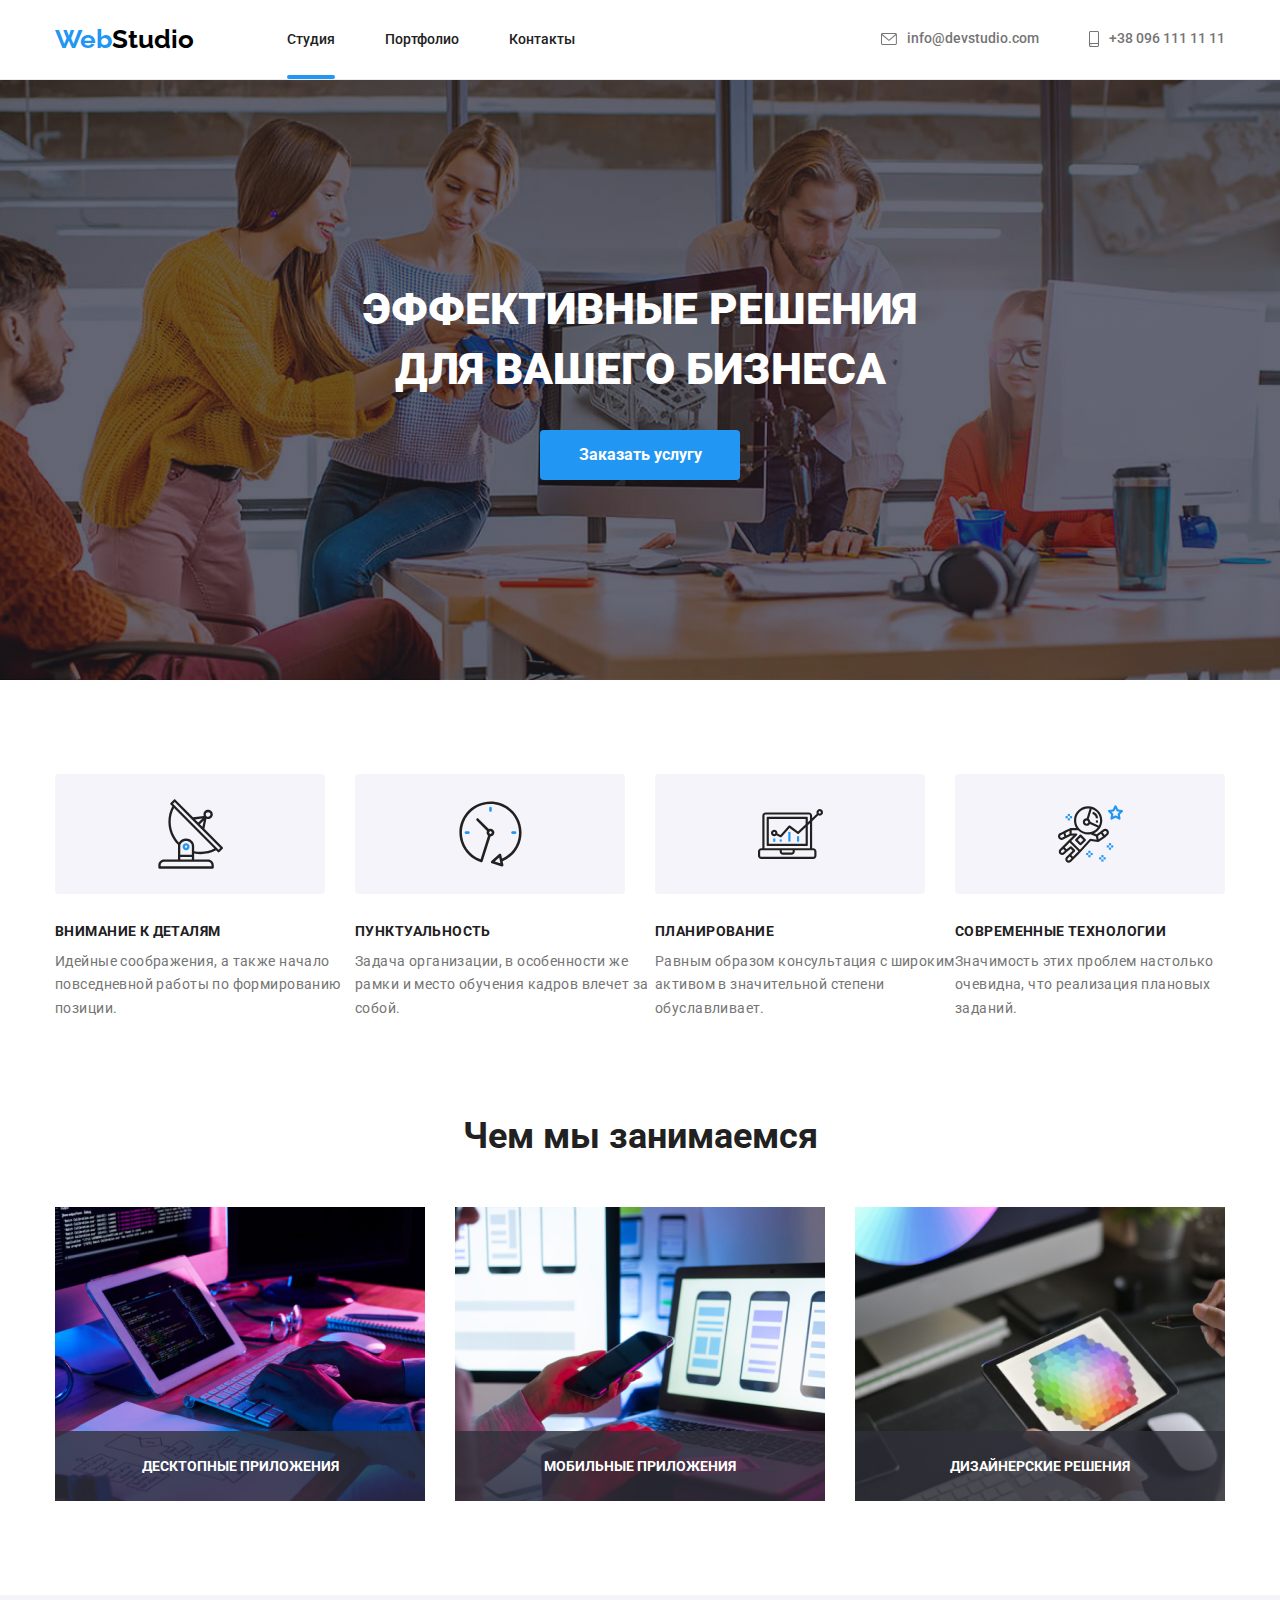
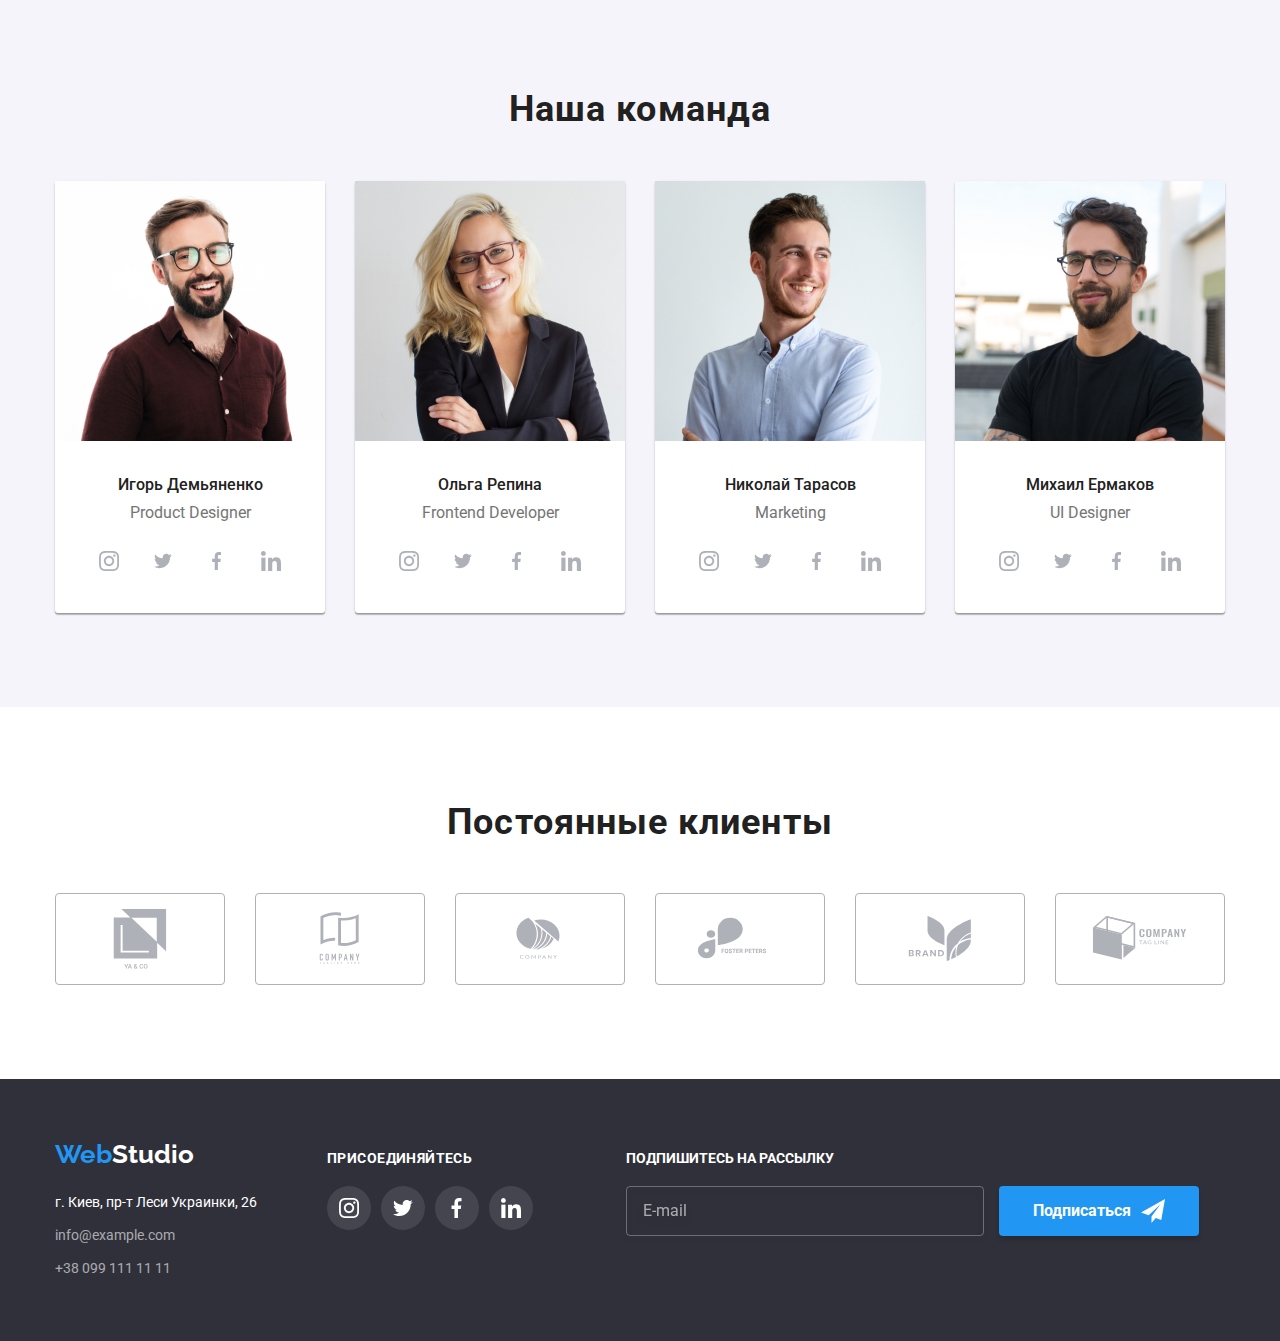
==== index.html @ 5aa9ffed "основа" ====
<!DOCTYPE html>
<html lang="en">
<head>
<meta charset="UTF-8">
<meta http-equiv="X-UA-Compatible" content="IE=edge">
<meta name="viewport" content="width=device-width, initial-scale=1.0">
<title>Document</title>
<link rel="preconnect" href="https://fonts.googleapis.com">
<link rel="preconnect" href="https://fonts.gstatic.com" crossorigin>
<link href="https://fonts.googleapis.com/css2?family=Raleway:wght@700&family=Roboto:wght@400;500;700;900&display=swap"
    rel="stylesheet">
<link rel="stylesheet" href="./css/modern-normalize.css">
<link rel="stylesheet" href="css/styles.css">
<link rel="stylesheet" href="./css/main.min.css">
</head>
<body>
    <header class="header">
        <div class="container">
        <nav class="header__nav">
        <a href="./index.html" class="header__logo">Web<span class="header__logo-black">Studio</span></a>
        <ul class="header-nav">
            <li class="header-nav__items"><a href="./index.html" class="header-nav__link current">Студия</a></li>
            <li class="header-nav__items"><a href="./portfolio.html" class="header-nav__link">Портфолио</a></li>
            <li class="header-nav__items"><a href="" class="header-nav__link">Контакты</a></li>
        </ul>
        <ul class="site-contacts">
            <li class="site-contacts__items">
                <a href="mailto:info@devstudio.com" class="site-contacts__link ">
                <svg class="site-contacts__icons" width="16px" height="12px">
                <use href="images/icons.svg#icon-envelope"></use>
                </svg>
                info@devstudio.com</a>
            </li>
            <li class="items">
                <a href="tel:+380961111111" class="site-contacts__link"">
                <svg class="site-contacts__icons" width="10px" height="16px">
                <use href="images/icons.svg#icon-smartphone"></use>
                </svg>
                +38 096 111 11 11</a>
            </li>
        </ul>
        </div>
    </header>
    <main>
    <section class="hero">
        <div class="container">
        <h1>Эффективные решения <br> для вашего бизнеса</h1>
        <button type="button" class="hero__buttons" data-modal-open>Заказать услугу</button>
    </div>
    </section> 
    <section class="section-advantage">
        <div class="container">
            <ul class="advantage">
                <li class="list">
                    <div class="advantage__logo-item">
                        <svg width="65px" height="70px">
                            <use href="./images/icons.svg#icon-group">
                            </use>
                        </svg>
                    </div>
                    <h3 class="advantage__meaning">Внимание к деталям</h3>
                    <p class="advantage__example">Идейные соображения, а также начало повседневной работы по формированию
                        позиции.</p>
                </li>
                <li class="list">
                    <div class="advantage__logo-item">
                        <svg width="65px" height="70px">
                            <use href="./images/icons.svg#icon-clock">
                            </use>
                        </svg>
                    </div>
                    <h3 class="advantage__meaning">Пунктуальность</h3>
                    <p class="advantage__example">Задача организации, в особенности же рамки и место обучения кадров влечет
                        за собой.</p>
                </li>
                <li class="list">
                    <div class="advantage__logo-item">
                        <svg width="65px" height="70px">
                            <use href="./images/icons.svg#icon-diagram">
                            </use>
                        </svg>
                    </div>
                    <h3 class="advantage__meaning">Планирование</h3>
                    <p class="advantage__example">Равным образом консультация с широким активом в значительной степени
                        обуславливает.</p>
                </li>
                <li class="list">
                    <div class="advantage__logo-item">
                        <svg width="65px" height="70px">
                            <use href="./images/icons.svg#icon-astronaut">
                            </use>
                        </svg>
                    </div>
                    <h3 class="advantage__meaning">Современные технологии</h3>
                    <p class="advantage__example">Значимость этих проблем настолько очевидна, что реализация плановых
                        заданий.</p>
                </li>
            </ul>
        </div>
    
    </section>
    <section class="section-line">
        <div class="container">
    <h2>Чем мы занимаемся</h2>
    <ul class="section-line__line">
    <li class="section-line__list">
        <img src="./images/computer.jpg" alt="работа на ПК" width="370">
    <p class="section-line__text">ДЕСКТОПНЫЕ ПРИЛОЖЕНИЯ</p>
    </li>
    <li class="section-line__list">
        <img src="./images/phone.jpg" alt="приложение для смартфона" width="370">
    <p class="section-line__text">МОБИЛЬНЫЕ ПРИЛОЖЕНИЯ</p>
    </li>
    <li class="section-line__list">
        <img src="./images/ipad.jpg" alt="выбор цвета на планшете" width="370">
    <p class="section-line__text">ДИЗАЙНЕРСКИЕ РЕШЕНИЯ</p>
    </li>
    </ul>
    </div>
    </section>
    <section class="section-employee">
        <div class="container">
        <h2>Наша команда</h2>
        <ul class="section-employee__line">
            <li class="section-employee__list">
                <img src="./images/igor.jpg" alt="фото Игоря" width="270">
                <div class="employee">
                <h3 class="section-employee__name">Игорь Демьяненко</h3>
                <p class="section-employee__department">Product Designer</p>
                <ul class="section-employe__logo-list">
                    <li class="section-employee__logo-item">
                        <a href="" class="section-employee__logo-link">
                            <svg class="section-employee__logo-icon" width="20px" height="20px">
                                <use href="images/icons.svg#icon-instagram"></use>
                            </svg>
                        </a>
                    </li>
                    <li class="section-employee__logo-item">
                        <a href="" class="section-employee__logo-link">
                            <svg class="section-employee__logo-icon" width="20px" height="16px">
                                <use href="images/icons.svg#icon-twitter"></use>
                            </svg>
                        </a>
                    </li>
                    <li class="section-employee__logo-item">
                        <a href="" class="section-employee__logo-link">
                            <svg class="section-employee__logo-icon" width="10px" height="20px">
                                <use href="images/icons.svg#icon-facebook"></use>
                            </svg>
                        </a>
                    </li>
                    <li class="section-employee__logo-item">
                        <a href="" class="section-employee__logo-link">
                            <svg class="section-employee__logo-icon" width="20px" height="20px">
                                <use href="images/icons.svg#icon-linkedin"></use>
                            </svg>
                        </a>
                    </li>
                </ul>
                </div>
            </li>
            <li class="section-employee__list"> 
                <img src="./images/olga.jpg" alt="фото Ольги" width="270">
                <div class="employee">
                <h3 class="section-employee__name">Ольга Репина</h3>
                <p class="section-employee__department">Frontend Developer</p>
                <ul class="section-employe__logo-list">
                    <li class="section-employee__logo-item">
                        <a href="" class="section-employee__logo-link">
                            <svg class="section-employee__logo-icon" width="20px" height="20px">
                                <use href="images/icons.svg#icon-instagram"></use>
                            </svg>
                        </a>
                    </li>
                    <li class="section-employee__logo-item">
                        <a href="" class="section-employee__logo-link">
                            <svg class="section-employee__logo-icon" width="20px" height="16px">
                                <use href="images/icons.svg#icon-twitter"></use>
                            </svg>
                        </a>
                    </li>
                    <li class="section-employee__logo-item">
                        <a href="" class="section-employee__logo-link">
                            <svg class="section-employee__logo-icon" width="10px" height="20px">
                                <use href="images/icons.svg#icon-facebook"></use>
                            </svg>
                        </a>
                    </li>
                    <li class="section-employee__logo-item">
                        <a href="" class="section-employee__logo-link">
                            <svg class="section-employee__logo-icon" width="20px" height="20px">
                                <use href="images/icons.svg#icon-linkedin"></use>
                            </svg>
                        </a>
                    </li>
                </ul>
            </div>
            </li>
            <li class="section-employee__list">
                <img src="./images/nikolay.jpg" alt="фото Николая" width="270">
                <div class="employee">
                <h3 class="section-employee__name">Николай Тарасов</h3>
                <p class="section-employee__department">Marketing</p>
                <ul class="section-employe__logo-list">
                    <li class="section-employee__logo-item">
                        <a href="" class="section-employee__logo-link">
                            <svg class="section-employee__logo-icon" width="20px" height="20px">
                                <use href="images/icons.svg#icon-instagram"></use>
                            </svg>
                        </a>
                    </li>
                    <li class="section-employee__logo-item">
                        <a href="" class="section-employee__logo-link">
                            <svg class="section-employee__logo-icon" width="20px" height="16px">
                                <use href="images/icons.svg#icon-twitter"></use>
                            </svg>
                        </a>
                    </li>
                    <li class="section-employee__logo-item">
                        <a href="" class="section-employee__logo-link">
                            <svg class="section-employee__logo-icon" width="10px" height="20px">
                                <use href="images/icons.svg#icon-facebook"></use>
                            </svg>
                        </a>
                    </li>
                    <li class="section-employee__logo-item">
                        <a href="" class="section-employee__logo-link">
                            <svg class="section-employee__logo-icon" width="20px" height="20px">
                                <use href="images/icons.svg#icon-linkedin"></use>
                            </svg>
                        </a>
                    </li>
                </ul>
            </div>
            </li>
            <li class="section-employee__list">
                <img src="./images/mihail.jpg" alt="фото Михаила" width="270">
                <div class="employee">
                <h3 class="section-employee__name">Михаил Ермаков</h3>
                <p class="section-employee__department">UI Designer</p>
                <ul class="section-employe__logo-list">
                    <li class="section-employee__logo-item">
                        <a href="" class="section-employee__logo-link">
                            <svg class="section-employee__logo-icon" width="20px" height="20px">
                                <use href="images/icons.svg#icon-instagram"></use>
                            </svg>
                        </a>
                    </li>
                    <li class="section-employee__logo-item">
                        <a href="" class="section-employee__logo-link">
                            <svg class="section-employee__logo-icon" width="20px" height="16px">
                                <use href="images/icons.svg#icon-twitter"></use>
                            </svg>
                        </a>
                    </li>
                    <li class="section-employee__logo-item">
                        <a href="" class="section-employee__logo-link">
                            <svg class="section-employee__logo-icon" width="10px" height="20px">
                                <use href="images/icons.svg#icon-facebook"></use>
                            </svg>
                        </a>
                    </li>
                    <li class="section-employee__logo-item">
                        <a href="" class="section-employee__logo-link">
                            <svg class="section-employee__logo-icon" width="20px" height="20px">
                                <use href="images/icons.svg#icon-linkedin"></use>
                            </svg>
                        </a>
                    </li>
                </ul>
            </div>
            </li>
        </ul>
        </div>
    </section>
    <section class="company"> 
        <div class="container">
            <h2 class="company__name">
                Постоянные клиенты
            </h2>
            <ul class="company__logo-list">
                <li class="company__logo-item">
                    <a href="" class="company__logo-link">
                        <svg class="company__logo-icon" width="106px" height="60px">
                            <use href="images/icons.svg#icon-union"></use>
                        </svg>
                    </a>
                </li>
                <li class="company__logo-item">
                    <a href="" class="company__logo-link">
                        <svg class="company__logo-icon" width="106px" height="60px">
                            <use href="images/icons.svg#icon-company"></use>
                        </svg>
                    </a>
                </li>
                <li class="company__logo-item">
                    <a href="" class="company__logo-link">
                        <svg class="company__logo-icon" width="106px" height="60px">
                            <use href="images/icons.svg#icon-orange"></use>
                        </svg>
                    </a>
                </li>
                <li class="company__logo-item">
                    <a href="" class="company__logo-link">
                        <svg class="company__logo-icon" width="106px" height="60px">
                            <use href="images/icons.svg#icon-foster"></use>
                        </svg>
                    </a>
                </li>
                <li class="company__logo-item">
                    <a href="" class="company__logo-link">
                        <svg class="company__logo-icon" width="106px" height="60px">
                            <use href="images/icons.svg#icon-brand"></use>
                        </svg>
                    </a> 
                </li>
                <li class="company__logo-item">
                    <a href="" class="company__logo-link">
                        <svg class="company__logo-icon" width="106px" height="60px">
                            <use href="images/icons.svg#icon-tag"></use>
                        </svg>
                    </a>
                </li>
            </ul>
        </div>     
    </section>
    </main>
    <footer class="footer-section">
        <div class="container">
            <ul class="footer-section__nav">
                <li>
                    <a href="./index.html" class="footer-section__logo">Web<span class="footer-section__logo-white">Studio</span></a>
                    <p>г. Киев, пр-т Леси Украинки, 26</p>
                    <ul>
                        <li class="footer-section__link"><a href="mailto:info@example.com" class="footer-section__text">info@example.com</a></li>
                        <li class="footer-section__link"><a href="tel:+380991111111" class="footer-section__text">+38 099 111 11 11</a></li>
                    </ul>
                </li>
                <li class="conecting-list">
                    <h3>ПРИСОЕДИНЯЙТЕСЬ</h3>
                    <ul class="footer-logo">
                        <li class="footer-logo__item">
                            <a href="" class="footer-logo__link">
                                <svg class="footer-logo__icon" width="20px" height="20px">
                                    <use href="images/icons.svg#icon-instagram"></use>
                                </svg>
                            </a>
                        </li>
                        <li class="footer-logo__item">
                            <a href="" class="footer-logo__link">
                                <svg class="footer-logo__icon" width="20px" height="20px">
                                    <use href="images/icons.svg#icon-twitter"></use>
                                </svg>
                            </a>
                        </li>
                        <li class="footer-logo__item">
                            <a href="" class="footer-logo__link">
                                <svg class="footer-logo__icon" width="20px" height="20px">
                                    <use href="images/icons.svg#icon-facebook"></use>
                                </svg>
                            </a>
                        </li>
                        <li class="footer-logo__item">
                            <a href="" class="footer-logo__link">
                                <svg class="footer-logo__icon" width="20px" height="20px">
                                    <use href="images/icons.svg#icon-linkedin"></use>
                                </svg>
                            </a>
                        </li>
                    </ul>
                </li>
                <li class="online-form">
                    <h3 class="online-form__text">ПОДПИШИТЕСЬ НА РАССЫЛКУ</h3>
                    <form action="#">
                        <input type="mail" name="online-mail" class="online-form__input" placeholder="E-mail">
                        <button type="submit" class="online-form__btn">Подписаться <svg class="online-form__logo" width="24px"
                                height="24px">
                                <use href="images/icons.svg#icon-icon-send"></use>
                            </svg></button>
                    </form>
                </li>
            </ul>
        </div>
    </footer>
<div class="backdrop is-hidden" data-modal>
    <div class="modal">
        <button type="modal-button" class="modal-close" data-modal-close>
            <svg class="modal-button-close" width="11px" height="11px">
                <use href="images/icons.svg#icon-close"></use>
            </svg> 
        </button>
        <p class="modal-title">Оставьте свои данные, мы вам перезвоним</p>
        <form action="#" class="modal-form">
            <div class="modal-for-field">
                <label for="user-name" class="modal-form-text">Имя</label>
                <div class="modal-input-wrap">
                    <input type="text" name="user-name" class="modal-input" required id="user-name" />
                    <svg class="input-icon" width="12" height="12">
                        <use href="./images/icons.svg#icon-person">
                        </use>
                    </svg>
                </div>
            </div>
            <div class="modal-for-field">
            <label for="user-tel" class="modal-form-text">Телефон</label>
            <div class="modal-input-wrap">
            <input 
                type="tel" 
                name="user-tel" 
                class="modal-input" 
                required
                id="user-tel"/>
                <svg class="input-icon" width="13" height="13">
                    <use href="./images/icons.svg#icon-phone">
                    </use>
                </svg>
                </div>
            </div>
            <div class="modal-for-field">   
            <label for="user-mail" class="modal-form-text">Почта</label>
                <div class="modal-input-wrap">
            <input 
                type="email" 
                name="user-mail" 
                class="modal-input" 
                id="user-mail"
                />
                <svg class="input-icon" width="15" height="12">
                    <use href="./images/icons.svg#icon-mail">
                    </use>
                </svg>
                </div>
            </div>
                <label for="user-text" class="modal-form-text">Комментарий</label>
                <textarea 
                name="user-text" 
                id="user-text"
                class="modal-text"
                placeholder="Введите текст"
                ></textarea>
            <fieldset class="sub-box">
                <input type="checkbox"name="policy" id="modal-check" class="modal-check visually-hidden"> 
                <label for="modal-check" class="modal-check-text">
                    <span>
                        <svg class="icon-check" width="14" height="11">
                            <use href="images/icons.svg#icon-vector"></use>
                        </svg>
                    </span>Соглашаюсь с рассылкой и принимаю <a href="" class="checkbox-link">Условия договора</a></label>
            </fieldset>
            <button type="submit" class="modal-submit-button">Отправить</button>
            
        </form>
    </div>
</div>   
<script src="./js/modal.js"></script>
</body>
</html>
---- css/styles.css ----
/* основной цвет текста #757575 */
/* вторичный цвет текста #212121 */
/* текст с прозрачностью rgba(255, 255, 255, 0.6)*/
/* белый #FFFFFF */
/* акцент #2196F3 */

/* logo */

/*footer-section */

/* hero */
/* .hero {
  background-color: #2f303a;
  background-image: linear-gradient(
      rgba(47, 48, 58, 0.4),
      rgba(47, 48, 58, 0.4)
    ),
    url(../images/hero.jpg);
  background-repeat: no-repeat;
  background-position: center;
  text-align: center;
  padding-top: 200px;
  padding-bottom: 200px;
  max-width: 1600px;
  margin: 0 auto;
}

.hero h1 {
  font-weight: 900;
  font-size: 44px;
  line-height: 1.36;
  color: var(--white-collor);
  text-transform: uppercase;
  margin-bottom: 30px;
}
.hero .buttons {
  font-family: roboto, sans-serif;
  font-weight: bold;
  font-size: 16px;
  line-height: 1.87;
  width: 200px;
  height: 50px;
  border-radius: 4px;
  border: none;
  color: var(--white-collor);
  background: #2196f3;
} */
/* section-line */


/* section-line */
}

/* portfolio buttons  */
/* .section-portfolio {
  padding-top: 94px;
  padding-bottom: 94px;
} */






.dell {
  display: none;
  font-size: 0;
}
---- css/main.min.css ----
.is-hidden{visibility:hidden;opacity:0;pointer-events:none}.visually-hidden{visibility:hidden}.dell{display:none;font-size:0}:root{--primary-text-collor: #757575;--title-text-collor: #212121;--accent-collor: #2196f3;--white-collor: #ffffff}.container{width:1200px;padding-right:15px;padding-left:15px;margin:0 auto}body{background-color:var(--white-collor);color:var(--primary-text-collor);font-family:roboto, sans-serif}.content-line{display:flex;flex-wrap:wrap}h1,h2,h3,h4,h5,h6,p{margin:0}ul{margin:0;padding:0}li{list-style-type:none}a{text-decoration:none}.header{padding-top:24px;padding-bottom:24px;border-bottom:1px solid #ececec}.header__nav{display:flex;align-items:center}.header__logo{font-family:raleway;font-weight:bold;font-size:26px;line-height:1.19;color:#2196f3}.header__logo .header__logo-black{color:#000000}.header-nav{margin-left:93px;display:flex;align-items:center}.header-nav a{color:var(--title-text-collor);font-weight:500;font-size:14px;line-height:1.14}.header-nav .header-nav__link{color:var(--title-text-collor);position:relative;transition:color 250ms linear}.header-nav .header-nav__link:hover,.header-nav .header-nav__link:focus{color:#2196f3}.header-nav .header-nav__items{margin-right:50px}.header-nav .header-nav__items:last-child{margin-right:0}.current::after{content:'';width:100%;height:4px;background-color:#2196f3;border-radius:4px;position:absolute;bottom:-32px;left:0}.site-contacts{display:flex;margin-left:auto}.site-contacts .site-contacts__items{margin-right:50px}.site-contacts .site-contacts__items:last-child{margin-right:0}.site-contacts__link{color:var(--primary-text-collor);font-weight:500;font-size:14px;line-height:1.14;display:flex;justify-content:center;align-items:center;transition:color 250ms linear}.site-contacts__link:focus,.site-contacts__link:hover{color:#2196f3}.site-contacts__link:focus .site-contacts__icons,.site-contacts__link:hover .site-contacts__icons{fill:#2196f3}.site-contacts__icons{margin-right:10px;fill:var(--primary-text-collor)}.footer-section{font-size:14px;line-height:1.71;color:var(--white-collor);background-color:#2f303a;padding-top:60px;padding-bottom:60px}.footer-section p{margin-top:20px}.footer-section .footer-section__link{margin-top:9px;transition:color 250ms linear, background-color 250ms linear}.footer-section .footer-section__text{color:rgba(255,255,255,0.6)}.footer-section .footer-section__text:hover,.footer-section .footer-section__text:focus{color:#2196f3}.footer-section__logo{font-family:raleway;font-weight:bold;font-size:26px;line-height:1.19;color:#2196f3}.footer-section__logo .footer-section__logo-white{color:#ffffff}.footer-logo{display:flex;justify-content:center}.footer-logo__item{display:flex;align-items:center;justify-content:center;width:44px;height:44px}.footer-logo__item:not(:last-child){margin-right:10px}.footer-logo__link{width:100%;height:100%;border-radius:50%;display:flex;align-items:center;justify-content:center;background-color:rgba(255,255,255,0.1);transition:background-color 250ms linear, fill 250ms linear}.footer-logo__link:hover,.footer-logo__link:focus{background-color:#2196f3}.footer-logo__link:hover .footer-logo__icon,.footer-logo__link:focus .footer-logo__icon{fill:#fff;background-color:#2196f3}.footer-logo__icon{fill:#fff;transition:background-color 2500ms linear}.footer-section__nav{display:flex;align-items:baseline}.conecting-list{margin-left:70px}.conecting-list h3{font-family:Roboto;font-size:14px;font-style:normal;font-weight:700;line-height:16px;letter-spacing:0.03em;text-align:left;margin-bottom:20px}.online-form__input{width:358px;height:50px;padding-left:16px;background-color:transparent;border:1px solid rgba(255,255,255,0.3);box-sizing:border-box;filter:drop-shadow(0px 4px 4px rgba(0,0,0,0.15));border-radius:4px;color:rgba(255,255,255,0.6)}.online-form__input::placeholder{color:rgba(255,255,255,0.6);font-size:16px;line-height:20px}.online-form__text{margin-bottom:20px;font-size:14px;line-height:16px}.online-form{margin-left:93px}.online-form__btn{background:#2196f3;box-shadow:0px 4px 4px rgba(0,0,0,0.15);border-radius:4px;width:200px;height:50px;margin-left:12px;border:none;font-size:16px;line-height:30px;color:#fff;font-weight:bold;display:inline-flex;justify-content:center;align-items:center}.online-form__logo{margin-left:10px}.hero{background-color:#2f303a;background-image:linear-gradient(rgba(47,48,58,0.4), rgba(47,48,58,0.4)),url(../images/hero.jpg);background-repeat:no-repeat;background-position:center;text-align:center;padding-top:200px;padding-bottom:200px;max-width:1600px;margin:0 auto}h1{font-weight:900;font-size:44px;line-height:1.36;color:var(--white-collor);text-transform:uppercase;margin-bottom:30px}.hero__buttons{font-family:roboto, sans-serif;font-weight:bold;font-size:16px;line-height:1.87;width:200px;height:50px;border-radius:4px;border:none;color:var(--white-collor);background:#2196f3}.section-advantage{padding-top:94px;padding-bottom:94px}.advantage{display:flex}.advantage .advantage__list{width:270px}.advantage .advantage__list:not(:last-child){margin-right:30px}.advantage .advantage__meaning{font-weight:bold;font-size:14px;line-height:1.14;letter-spacing:0.03em;text-transform:uppercase;color:var(--title-text-collor);margin-bottom:10px}.advantage .advantage__example{font-size:14px;line-height:1.71;letter-spacing:0.03em}.advantage__logo-lits{display:flex}.advantage__logo-item{display:flex;align-items:center;justify-content:center;width:270px;height:120px;background-color:#f5f4fa;margin-bottom:30px;border-radius:4px}.advantage__logo-item:not(:last-child){margin-right:30px}.section-line__line{display:flex}.section-line__line .list:not(:last-child){margin-right:30px}.section-line{padding-bottom:94px}.section-line .section-line__line{justify-content:center}.section-line h2{text-align:center;color:#212121;margin-bottom:50px;font-size:36px;line-height:42px}.section-line .section-line__list{position:relative;display:flex}.section-line .section-line__list:not(:last-child){margin-right:30px}.section-line__text{width:370px;height:70px;padding-top:27px;color:#ffffff;left:0;bottom:0;position:absolute;font-family:Roboto;font-size:14px;font-style:normal;font-weight:700;line-height:1.17;text-align:center;background-color:rgba(47,48,58,0.8)}.section-employee{background-color:#f5f4fa;padding-top:94px;padding-bottom:94px}.section-employee h2{font-size:36px;line-height:1.16;text-align:center;letter-spacing:0.03em;color:var(--title-text-collor);margin-bottom:50px}.section-employee .section-employee__line{display:flex;box-sizing:border-box}.section-employee .section-employee__name{font-weight:500;font-size:16px;line-height:1.18;margin-bottom:10px;color:var(--title-text-collor)}.section-employee .section-employee__department{font-size:16px;line-height:1.18;margin-bottom:16px}.section-employee .section-employee__list{text-align:center;background-color:#ffffff;border-radius:3px;offset:0px, 1px;margin-right:30px;box-shadow:0px 2px 1px 0px rgba(0,0,0,0.2),0px 1px 1px 0px rgba(0,0,0,0.14),0px 1px 3px 0px rgba(0,0,0,0.12)}.employee{padding-top:30px;padding-bottom:30px}.section-employe__logo-list{display:flex;justify-content:center}.section-employee__logo-item{display:flex;align-items:center;justify-content:center;width:44px;height:44px}.section-employee__logo-item:not(:last-child){margin-right:10px}.section-employee__logo-link{width:100%;height:100%;border-radius:50%;display:flex;align-items:center;justify-content:center;transition:background-color 250ms linear, fill 250ms linear}.section-employee__logo-link:hover,.section-employee__logo-link:focus{background-color:#2196f3}.section-employee__logo-link:hover .section-employee__logo-icon,.section-employee__logo-link:focus .section-employee__logo-icon{fill:#ffffff}.section-employee__logo-icon{fill:#afb1b8}.company__name{margin-bottom:50px;font-family:Roboto;font-size:36px;font-style:normal;font-weight:700;line-height:42px;letter-spacing:0.03em;text-align:center;color:#212121}.company{padding-top:94px;padding-bottom:94px}.company__logo-list{display:flex}.company__logo-link{display:flex;align-items:center;justify-content:center;width:170px;height:92px;background-color:#ffffff;margin-bottom:30px;border-radius:4px;border:1px;border-color:#afb1b8;border:1px solid #afb1b8;box-sizing:border-box;border-radius:4px;margin-bottom:0}.company__logo-link:hover,.company__logo-link:focus{border-color:#2196f3}.company__logo-link:hover .company__logo-icon,.company__logo-link:focus .company__logo-icon{fill:#2196f3}.company__logo-item{display:flex;align-items:center;justify-content:center}.company__logo-item:not(:last-child){margin-right:30px}.company__logo-icon{fill:#afb1b8;transition:background-color 250ms linear, fill 250ms linear}.buttons-line{display:flex;justify-content:center;margin-bottom:50px}.buttons-line :not(:last-child){margin-right:8px}.section-portfolio{padding-top:94px;padding-bottom:94px}.section-portfolio .buttons-line__buttons{font-family:roboto, sans-serif;background-color:#f5f4fa;border-radius:4px;color:var(--title-text-collor);font-weight:500;font-size:16px;line-height:1.63;padding:6px 22px;border:none;transition:background-color 250ms linear, color 250ms linear}.section-portfolio .buttons-line__buttons:hover,.section-portfolio .buttons-line__buttons:focus{background-color:#2196f3;color:var(--white-collor)}.buttons-line{display:flex;justify-content:center;margin-bottom:50px}.buttons-line :not(:last-child){margin-right:8px}.section-portfolio{padding-top:94px;padding-bottom:94px}.section-portfolio .buttons-line__buttons{font-family:roboto, sans-serif;background-color:#f5f4fa;border-radius:4px;color:var(--title-text-collor);font-weight:500;font-size:16px;line-height:1.63;padding:6px 22px;border:none;transition:background-color 250ms linear, color 250ms linear}.section-portfolio .buttons-line__buttons:hover,.section-portfolio .buttons-line__buttons:focus{background-color:#2196f3;color:var(--white-collor)}.portfolio-list{padding-top:20px;padding-bottom:20px;padding-right:24px;padding-left:24px}.content-line .content-line__list{width:370px;max-height:404px;margin-right:30px;margin-top:0;margin-bottom:30px;border:1px solid #eee;offset:0px, 1px;transition:background-color 250ms linear, color 250ms linear, box-shadow 250ms linear;position:relative}.content-line .content-line__list:focus,.content-line .content-line__list:hover{box-shadow:1px 4px 6px 0px rgba(0,0,0,0.16),0px 4px 4px 0px rgba(0,0,0,0.06),0px 1px 1px 0px rgba(0,0,0,0.12)}.content-line .content-line__list:nth-child(3n+3){margin-right:0}.content-line .content-line__list:nth-child(7n+1){margin-bottom:0}.section-portfolio h3{font-size:18px;line-height:2;color:var(--title-text-collor);margin-bottom:4px}.section-portfolio p{font-size:16px;line-height:1.87}.content-line .content-line__list:hover .content-line__text{transform:translateY(0)}.content-line__text-wrap{position:relative;overflow:hidden}.content-line__text{position:absolute;left:0;top:0;font-size:18px;line-height:1.5;padding:63px 24px;color:#ffffff;background-color:rgba(33,150,243,0.9);height:100%;transform:translateY(100%);transition:transform 250ms}.backdrop{width:100vw;height:100vh;background:rgba(0,0,0,0.2);position:fixed;top:0;left:0;transition:opacity 300ms, visibility 300ms}.backdrop.is-hidden .modal{transform:scale(1.5) rotateY(270deg) translate(100px, 100px);transition:transform 600ms}.modal{width:528px;min-height:581px;background-color:#ffffff;border-radius:4px;position:absolute;top:50%;left:50%;transition:transform 500ms;transform:scale(1) rotate(0) translate(-50%, -50%);padding:40px}.modal-close{position:absolute;top:8px;right:8px;width:30px;height:30px;background-color:transparent;border-radius:50%;border:1px solid rgba(0,0,0,0.1);display:flex;align-items:center;justify-content:center}.sub-box{font-size:14px;line-height:24px;border:none;margin-bottom:30px;padding:0;align-items:center;display:flex}.modal-title{font-size:20px;font-weight:700;line-height:1.17;color:#212121;text-align:center;margin-bottom:12px}.modal-for-field{margin-bottom:10px}.modal-input-wrap{position:relative}.input-icon{position:absolute;top:50%;transform:translateY(-50%);left:15px;transition:fill 250ms cubic-bezier(0.4, 0, 0.2, 1)}.modal-input{width:100%;height:40px;border:1px solid rgba(33,33,33,0.2);border-radius:4px;outline:none;padding-right:10px;padding-left:42px;background-color:transparent;transition:border-color 250ms cubic-bezier(0.4, 0, 0.2, 1)}.modal-input:focus{border-color:#2196f3}.modal-input:focus+.input-icon{fill:#2196f3}.modal-form-text{font-size:12px;line-height:1.17;display:block;color:#757575;margin-bottom:4px}.modal-text{width:100%;border:1px solid rgba(33,33,33,0.2);box-sizing:border-box;border-radius:4px;outline:none;height:120px;padding:10px;resize:none;margin-bottom:20px}.modal-text::placeholder{font-size:12px;line-height:1.17;color:rgba(117,117,117,0.5)}.modal-check-text{font-size:14px;line-height:1.7;color:#757575;letter-spacing:0.03em;display:flex;align-items:center;padding:0}.modal-check-text span{width:16px;height:15px;border:2px solid #000000;margin-right:5px;border-radius:2px;display:flex;align-items:center;justify-content:center}.modal-check-text .icon-check{fill:#ffffff}.modal-check{display:flex;align-items:center;justify-content:center}.modal-check:checked+.modal-check-text span{border:none;background-color:#2196f3}.checkbox-link{color:#2196f3;text-decoration:underline;margin-left:3px}.modal-submit-button{height:50px;width:200px;border:none;border-radius:4px;box-shadow:0px 1px 3px rgba(0,0,0,0.12),0px 1px 1px rgba(0,0,0,0.14),0px 2px 1px rgba(0,0,0,0.2);background:#188ce8;box-shadow:0px 4px 4px rgba(0,0,0,0.15);color:#ffffff;font-weight:bold;font-size:16px;line-height:1.9;display:block;margin-left:auto;margin-right:auto}
/*# sourceMappingURL=main.min.css.map */
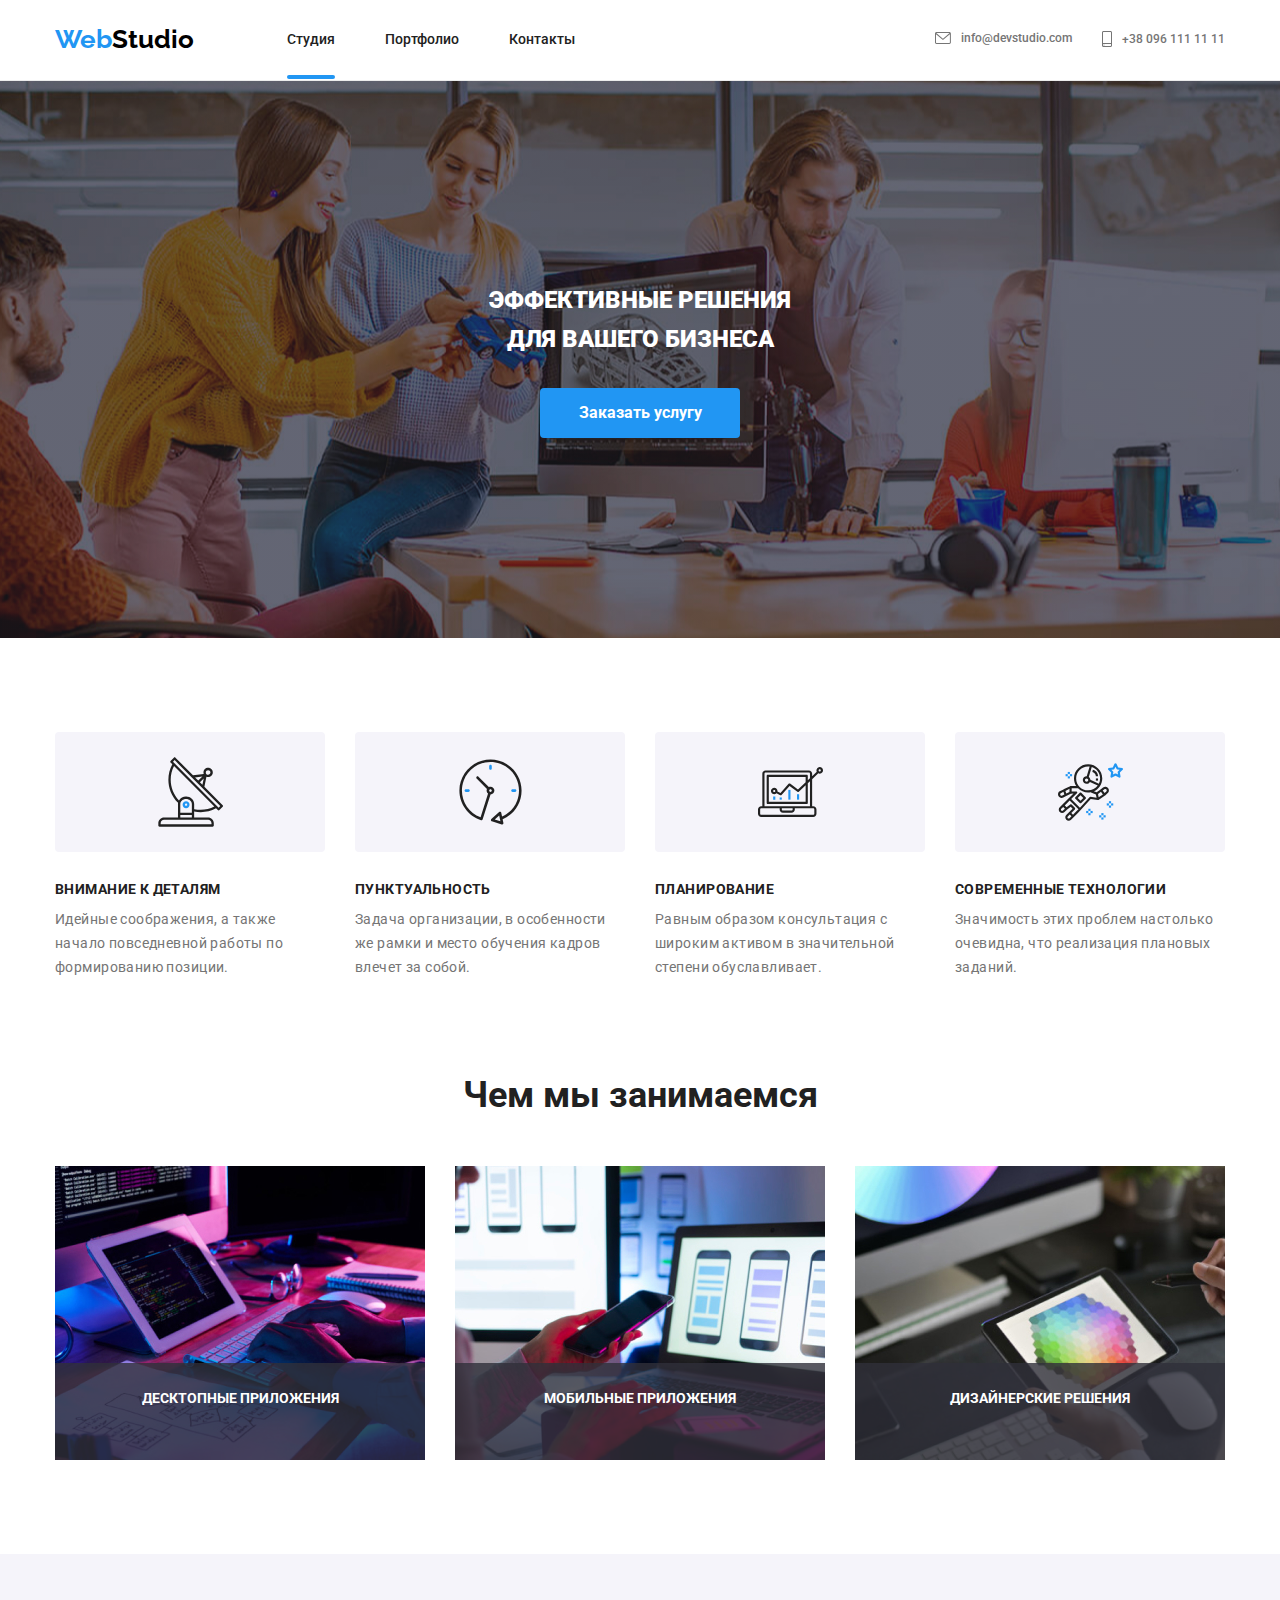
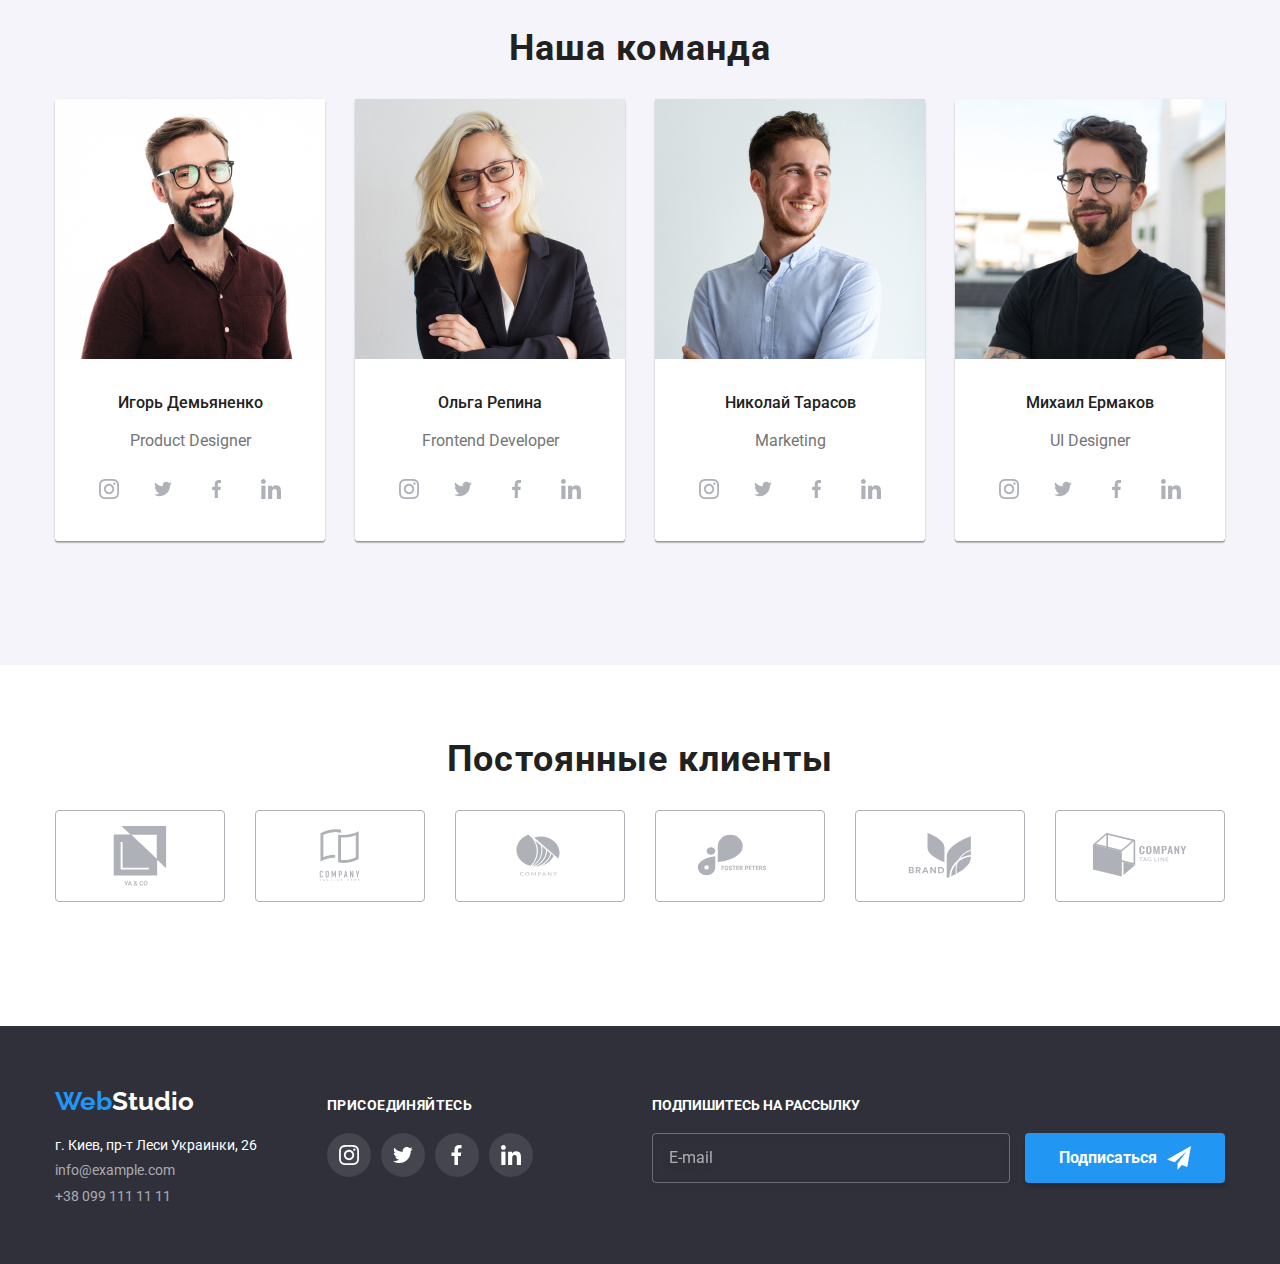
==== commit 5f34e0be: "вымучал" ====
--- a/index.html
+++ b/index.html
@@ -17,12 +17,14 @@
     <header class="header">
         <div class="container">
         <nav class="header__nav">
+            <div class="header-nav-right">
         <a href="./index.html" class="header__logo">Web<span class="header__logo-black">Studio</span></a>
         <ul class="header-nav">
             <li class="header-nav__items"><a href="./index.html" class="header-nav__link current">Студия</a></li>
             <li class="header-nav__items"><a href="./portfolio.html" class="header-nav__link">Портфолио</a></li>
             <li class="header-nav__items"><a href="" class="header-nav__link">Контакты</a></li>
         </ul>
+        </div>
         <ul class="site-contacts">
             <li class="site-contacts__items">
                 <a href="mailto:info@devstudio.com" class="site-contacts__link ">
@@ -31,7 +33,7 @@
                 </svg>
                 info@devstudio.com</a>
             </li>
-            <li class="items">
+            <li class="site-contacts__items">
                 <a href="tel:+380961111111" class="site-contacts__link"">
                 <svg class="site-contacts__icons" width="10px" height="16px">
                 <use href="images/icons.svg#icon-smartphone"></use>
@@ -39,7 +41,62 @@
                 +38 096 111 11 11</a>
             </li>
         </ul>
+        
+        <button class="open-menu-btn">
+            <svg class="open-menu__icons" width="22px" height="22px">
+                <use href="images/icons.svg#icon-menu"></use>
+            </svg>
+        </button>
         </div>
+        <div class="mob-menu is-hidden">
+            <div class="conteiner">
+                <div class="mob-menu__top">
+                <button class="close-menu-btn">
+                    <svg class="close-menu__icons" width="18.67px" height="18.67px">
+                    <use href="images/icons.svg#icon-mob-close"></use>
+                </svg></button>
+                <ul class="mob-menu__nav">
+                    <li class="mob-menu__items"><a href="./index.html" class="mob-menu__link">Студия</a></li>
+                    <li class="mob-menu__items"><a href="./portfolio.html" class="mob-menu__link">Портфолио</a></li>
+                    <li class="mob-menu__items"><a href="" class="mob-menu__link">Контакты</a></li>
+                </ul>
+                </div>
+                <div class="mob-menu__bottom">
+                <ul class="mob-menu__contacts">
+                        <li class="mob-menu-contacts__items">
+                        <a href="tel:+380961111111" 
+                        class="mob-menu-contacts__tel">
+                         +38 096 111 11 11
+                         </a>
+                         </li>
+                         <li class="mob-menu-contacts__items">
+                        <a href="mailto:info@devstudio.com" 
+                        class="mob-menu-contacts__mail">
+                            info@devstudio.com
+                        </a>
+                        </li>
+                        </ul>          
+                <ul class="mob-social-list">
+                    <li class="mob-social-list__item">
+                        <a href="" class="mob-social-list__link">Instagram
+                        </a>
+                    </li>
+                    <li class="mob-social-list__item">
+                        <a href="" class="mob-social-list__link">Twitter
+                        </a>
+                    </li>
+                    <li class="mob-social-list__item">
+                        <a href="" class="mob-social-list__link">Facebook
+                        </a>
+                    </li>
+                    <li class="mob-social-list__item">
+                        <a href="" class="mob-social-list__link">LinkedIn</a>
+                    </li>
+                </ul>
+                </div>
+                </div>
+                </nav>
+             </div>
     </header>
     <main>
     <section class="hero">
@@ -51,7 +108,7 @@
     <section class="section-advantage">
         <div class="container">
             <ul class="advantage">
-                <li class="list">
+                <li class="advantage__list">
                     <div class="advantage__logo-item">
                         <svg width="65px" height="70px">
                             <use href="./images/icons.svg#icon-group">
@@ -62,7 +119,7 @@
                     <p class="advantage__example">Идейные соображения, а также начало повседневной работы по формированию
                         позиции.</p>
                 </li>
-                <li class="list">
+                <li class="advantage__list">
                     <div class="advantage__logo-item">
                         <svg width="65px" height="70px">
                             <use href="./images/icons.svg#icon-clock">
@@ -73,7 +130,7 @@
                     <p class="advantage__example">Задача организации, в особенности же рамки и место обучения кадров влечет
                         за собой.</p>
                 </li>
-                <li class="list">
+                <li class="advantage__list">
                     <div class="advantage__logo-item">
                         <svg width="65px" height="70px">
                             <use href="./images/icons.svg#icon-diagram">
@@ -84,7 +141,7 @@
                     <p class="advantage__example">Равным образом консультация с широким активом в значительной степени
                         обуславливает.</p>
                 </li>
-                <li class="list">
+                <li class="advantage__list">
                     <div class="advantage__logo-item">
                         <svg width="65px" height="70px">
                             <use href="./images/icons.svg#icon-astronaut">
@@ -97,18 +154,23 @@
                 </li>
             </ul>
         </div>
-    
     </section>
     <section class="section-line">
         <div class="container">
     <h2>Чем мы занимаемся</h2>
     <ul class="section-line__line">
     <li class="section-line__list">
-        <img src="./images/computer.jpg" alt="работа на ПК" width="370">
+        <img 
+        src="./images/computer.jpg" 
+        alt="работа на ПК" 
+        width="370">
     <p class="section-line__text">ДЕСКТОПНЫЕ ПРИЛОЖЕНИЯ</p>
     </li>
     <li class="section-line__list">
-        <img src="./images/phone.jpg" alt="приложение для смартфона" width="370">
+        <img 
+        src="./images/phone.jpg" 
+        alt="приложение для смартфона" 
+        width="370">
     <p class="section-line__text">МОБИЛЬНЫЕ ПРИЛОЖЕНИЯ</p>
     </li>
     <li class="section-line__list">
@@ -123,7 +185,24 @@
         <h2>Наша команда</h2>
         <ul class="section-employee__line">
             <li class="section-employee__list">
-                <img src="./images/igor.jpg" alt="фото Игоря" width="270">
+                <picture class="section-employee__picture">
+                    <source
+                    srcset="
+                    ./images/employee/employe-1-x1.jpg 1x,
+                    ./images/employee/employe-1-x2.jpg 2x
+                    "media="(min-width:1200px)"/>
+                     <source
+                    srcset="
+                    ./images/employee/employe-tab-1-x1.jpg 1x,
+                    ./images/employee/employe-tab-1-x2.jpg 2x
+                    "media="(min-width:768px)"/>
+                    <source 
+                    srcset="
+                    ./images/employee/employe-mob-1-x1.jpg 1x,
+                    ./images/employee/employe-mob-1-x2.jpg 2x
+                    " media="(min-width:450px)" />
+                    <img src="./images/employee/employe-1-x1.jpg" alt="фото Игоря">
+                </picture>
                 <div class="employee">
                 <h3 class="section-employee__name">Игорь Демьяненко</h3>
                 <p class="section-employee__department">Product Designer</p>
@@ -160,7 +239,21 @@
                 </div>
             </li>
             <li class="section-employee__list"> 
-                <img src="./images/olga.jpg" alt="фото Ольги" width="270">
+                <picture>
+                    <source srcset="
+                    ./images/employee/employe2-x1.jpg 1x,
+                    ./images/employee/employe2-x2.jpg 2x
+                    "media="(min-width:1200px)"/>
+                    <source srcset="
+                                    ./images/employee/employe-tab-2-x1.jpg 1x,
+                                    ./images/employee/employe-tab-2-x2.jpg 2x
+                                    " media="(min-width:768px)" />
+                    <source srcset="
+                                    ./images/employee/employe-mob-2-x1.jpg 1x,
+                                    ./images/employee/employe-mob-2-x2.jpg 2x
+                                    " media="(min-width:450px)" />
+                    <img src="./images/employee/employe2-x1.jpg" alt="фото Игоря">
+                </picture>
                 <div class="employee">
                 <h3 class="section-employee__name">Ольга Репина</h3>
                 <p class="section-employee__department">Frontend Developer</p>
@@ -197,7 +290,21 @@
             </div>
             </li>
             <li class="section-employee__list">
-                <img src="./images/nikolay.jpg" alt="фото Николая" width="270">
+                <picture>
+                <source srcset="
+                                    ./images/employee/employe3-x1.jpg 1x,
+                                    ./images/employee/employe3-x2.jpg 2x
+                                    " media="(min-width:1200px)" />
+                    <source srcset="
+                                    ./images/employee/employe-tab-3-x1.jpg 1x,
+                                    ./images/employee/employe-tab-3-x2.jpg 2x
+                                    " media="(min-width:768px)" />
+                    <source srcset="
+                                    ./images/employee/employe-mob-3-x1.jpg 1x,
+                                    ./images/employee/employe-mob-3-x2.jpg 2x
+                                    " media="(min-width:450px)" />
+                    <img src="./images/employee/employe3-x1.jpg" alt="фото Игоря">
+                </picture>
                 <div class="employee">
                 <h3 class="section-employee__name">Николай Тарасов</h3>
                 <p class="section-employee__department">Marketing</p>
@@ -234,7 +341,21 @@
             </div>
             </li>
             <li class="section-employee__list">
-                <img src="./images/mihail.jpg" alt="фото Михаила" width="270">
+                <picture>
+                <source srcset="
+                ./images/employee/employe4-x1.jpg 1x,
+                ./images/employee/employe4-x2.jpg 2x
+                " media="(min-width:1200px)" />
+                    <source srcset="
+                                    ./images/employee/employe-tab-4-x1.jpg 1x,
+                                    ./images/employee/employe-tab-4-x2.jpg 2x
+                                    " media="(min-width:768px)" />
+                    <source srcset="
+                                    ./images/employee/employe-mob-4-x1.jpg 1x,
+                                    ./images/employee/employe-mob-4-x2.jpg 2x
+                                    " media="(min-width:450px)" />
+                    <img src="./images/employee/employe4-x1.jpg" alt="фото Игоря">
+                </picture>
                 <div class="employee">
                 <h3 class="section-employee__name">Михаил Ермаков</h3>
                 <p class="section-employee__department">UI Designer</p>
@@ -327,11 +448,12 @@
     </main>
     <footer class="footer-section">
         <div class="container">
+            <nav class="footer__naw">
             <ul class="footer-section__nav">
-                <li>
+                <li class="footer-section__list">
                     <a href="./index.html" class="footer-section__logo">Web<span class="footer-section__logo-white">Studio</span></a>
                     <p>г. Киев, пр-т Леси Украинки, 26</p>
-                    <ul>
+                    <ul >
                         <li class="footer-section__link"><a href="mailto:info@example.com" class="footer-section__text">info@example.com</a></li>
                         <li class="footer-section__link"><a href="tel:+380991111111" class="footer-section__text">+38 099 111 11 11</a></li>
                     </ul>
@@ -369,7 +491,8 @@
                         </li>
                     </ul>
                 </li>
-                <li class="online-form">
+                </ul>
+                <div class="online-form">
                     <h3 class="online-form__text">ПОДПИШИТЕСЬ НА РАССЫЛКУ</h3>
                     <form action="#">
                         <input type="mail" name="online-mail" class="online-form__input" placeholder="E-mail">
@@ -378,8 +501,9 @@
                                 <use href="images/icons.svg#icon-icon-send"></use>
                             </svg></button>
                     </form>
-                </li>
-            </ul>
+                </div>
+                </nav>
+            
         </div>
     </footer>
 <div class="backdrop is-hidden" data-modal>
@@ -389,6 +513,7 @@
                 <use href="images/icons.svg#icon-close"></use>
             </svg> 
         </button>
+        <div class="modal-list">
         <p class="modal-title">Оставьте свои данные, мы вам перезвоним</p>
         <form action="#" class="modal-form">
             <div class="modal-for-field">
@@ -448,10 +573,11 @@
                     </span>Соглашаюсь с рассылкой и принимаю <a href="" class="checkbox-link">Условия договора</a></label>
             </fieldset>
             <button type="submit" class="modal-submit-button">Отправить</button>
-            
+            </div>  
         </form>
     </div>
 </div>   
 <script src="./js/modal.js"></script>
+<script src="./js/menu.js"></script>
 </body>
 </html>--- a/css/main.min.css
+++ b/css/main.min.css
@@ -1,3 +1,3 @@
-.is-hidden{visibility:hidden;opacity:0;pointer-events:none}.visually-hidden{visibility:hidden}.dell{display:none;font-size:0}:root{--primary-text-collor: #757575;--title-text-collor: #212121;--accent-collor: #2196f3;--white-collor: #ffffff}.container{width:1200px;padding-right:15px;padding-left:15px;margin:0 auto}body{background-color:var(--white-collor);color:var(--primary-text-collor);font-family:roboto, sans-serif}.content-line{display:flex;flex-wrap:wrap}h1,h2,h3,h4,h5,h6,p{margin:0}ul{margin:0;padding:0}li{list-style-type:none}a{text-decoration:none}.header{padding-top:24px;padding-bottom:24px;border-bottom:1px solid #ececec}.header__nav{display:flex;align-items:center}.header__logo{font-family:raleway;font-weight:bold;font-size:26px;line-height:1.19;color:#2196f3}.header__logo .header__logo-black{color:#000000}.header-nav{margin-left:93px;display:flex;align-items:center}.header-nav a{color:var(--title-text-collor);font-weight:500;font-size:14px;line-height:1.14}.header-nav .header-nav__link{color:var(--title-text-collor);position:relative;transition:color 250ms linear}.header-nav .header-nav__link:hover,.header-nav .header-nav__link:focus{color:#2196f3}.header-nav .header-nav__items{margin-right:50px}.header-nav .header-nav__items:last-child{margin-right:0}.current::after{content:'';width:100%;height:4px;background-color:#2196f3;border-radius:4px;position:absolute;bottom:-32px;left:0}.site-contacts{display:flex;margin-left:auto}.site-contacts .site-contacts__items{margin-right:50px}.site-contacts .site-contacts__items:last-child{margin-right:0}.site-contacts__link{color:var(--primary-text-collor);font-weight:500;font-size:14px;line-height:1.14;display:flex;justify-content:center;align-items:center;transition:color 250ms linear}.site-contacts__link:focus,.site-contacts__link:hover{color:#2196f3}.site-contacts__link:focus .site-contacts__icons,.site-contacts__link:hover .site-contacts__icons{fill:#2196f3}.site-contacts__icons{margin-right:10px;fill:var(--primary-text-collor)}.footer-section{font-size:14px;line-height:1.71;color:var(--white-collor);background-color:#2f303a;padding-top:60px;padding-bottom:60px}.footer-section p{margin-top:20px}.footer-section .footer-section__link{margin-top:9px;transition:color 250ms linear, background-color 250ms linear}.footer-section .footer-section__text{color:rgba(255,255,255,0.6)}.footer-section .footer-section__text:hover,.footer-section .footer-section__text:focus{color:#2196f3}.footer-section__logo{font-family:raleway;font-weight:bold;font-size:26px;line-height:1.19;color:#2196f3}.footer-section__logo .footer-section__logo-white{color:#ffffff}.footer-logo{display:flex;justify-content:center}.footer-logo__item{display:flex;align-items:center;justify-content:center;width:44px;height:44px}.footer-logo__item:not(:last-child){margin-right:10px}.footer-logo__link{width:100%;height:100%;border-radius:50%;display:flex;align-items:center;justify-content:center;background-color:rgba(255,255,255,0.1);transition:background-color 250ms linear, fill 250ms linear}.footer-logo__link:hover,.footer-logo__link:focus{background-color:#2196f3}.footer-logo__link:hover .footer-logo__icon,.footer-logo__link:focus .footer-logo__icon{fill:#fff;background-color:#2196f3}.footer-logo__icon{fill:#fff;transition:background-color 2500ms linear}.footer-section__nav{display:flex;align-items:baseline}.conecting-list{margin-left:70px}.conecting-list h3{font-family:Roboto;font-size:14px;font-style:normal;font-weight:700;line-height:16px;letter-spacing:0.03em;text-align:left;margin-bottom:20px}.online-form__input{width:358px;height:50px;padding-left:16px;background-color:transparent;border:1px solid rgba(255,255,255,0.3);box-sizing:border-box;filter:drop-shadow(0px 4px 4px rgba(0,0,0,0.15));border-radius:4px;color:rgba(255,255,255,0.6)}.online-form__input::placeholder{color:rgba(255,255,255,0.6);font-size:16px;line-height:20px}.online-form__text{margin-bottom:20px;font-size:14px;line-height:16px}.online-form{margin-left:93px}.online-form__btn{background:#2196f3;box-shadow:0px 4px 4px rgba(0,0,0,0.15);border-radius:4px;width:200px;height:50px;margin-left:12px;border:none;font-size:16px;line-height:30px;color:#fff;font-weight:bold;display:inline-flex;justify-content:center;align-items:center}.online-form__logo{margin-left:10px}.hero{background-color:#2f303a;background-image:linear-gradient(rgba(47,48,58,0.4), rgba(47,48,58,0.4)),url(../images/hero.jpg);background-repeat:no-repeat;background-position:center;text-align:center;padding-top:200px;padding-bottom:200px;max-width:1600px;margin:0 auto}h1{font-weight:900;font-size:44px;line-height:1.36;color:var(--white-collor);text-transform:uppercase;margin-bottom:30px}.hero__buttons{font-family:roboto, sans-serif;font-weight:bold;font-size:16px;line-height:1.87;width:200px;height:50px;border-radius:4px;border:none;color:var(--white-collor);background:#2196f3}.section-advantage{padding-top:94px;padding-bottom:94px}.advantage{display:flex}.advantage .advantage__list{width:270px}.advantage .advantage__list:not(:last-child){margin-right:30px}.advantage .advantage__meaning{font-weight:bold;font-size:14px;line-height:1.14;letter-spacing:0.03em;text-transform:uppercase;color:var(--title-text-collor);margin-bottom:10px}.advantage .advantage__example{font-size:14px;line-height:1.71;letter-spacing:0.03em}.advantage__logo-lits{display:flex}.advantage__logo-item{display:flex;align-items:center;justify-content:center;width:270px;height:120px;background-color:#f5f4fa;margin-bottom:30px;border-radius:4px}.advantage__logo-item:not(:last-child){margin-right:30px}.section-line__line{display:flex}.section-line__line .list:not(:last-child){margin-right:30px}.section-line{padding-bottom:94px}.section-line .section-line__line{justify-content:center}.section-line h2{text-align:center;color:#212121;margin-bottom:50px;font-size:36px;line-height:42px}.section-line .section-line__list{position:relative;display:flex}.section-line .section-line__list:not(:last-child){margin-right:30px}.section-line__text{width:370px;height:70px;padding-top:27px;color:#ffffff;left:0;bottom:0;position:absolute;font-family:Roboto;font-size:14px;font-style:normal;font-weight:700;line-height:1.17;text-align:center;background-color:rgba(47,48,58,0.8)}.section-employee{background-color:#f5f4fa;padding-top:94px;padding-bottom:94px}.section-employee h2{font-size:36px;line-height:1.16;text-align:center;letter-spacing:0.03em;color:var(--title-text-collor);margin-bottom:50px}.section-employee .section-employee__line{display:flex;box-sizing:border-box}.section-employee .section-employee__name{font-weight:500;font-size:16px;line-height:1.18;margin-bottom:10px;color:var(--title-text-collor)}.section-employee .section-employee__department{font-size:16px;line-height:1.18;margin-bottom:16px}.section-employee .section-employee__list{text-align:center;background-color:#ffffff;border-radius:3px;offset:0px, 1px;margin-right:30px;box-shadow:0px 2px 1px 0px rgba(0,0,0,0.2),0px 1px 1px 0px rgba(0,0,0,0.14),0px 1px 3px 0px rgba(0,0,0,0.12)}.employee{padding-top:30px;padding-bottom:30px}.section-employe__logo-list{display:flex;justify-content:center}.section-employee__logo-item{display:flex;align-items:center;justify-content:center;width:44px;height:44px}.section-employee__logo-item:not(:last-child){margin-right:10px}.section-employee__logo-link{width:100%;height:100%;border-radius:50%;display:flex;align-items:center;justify-content:center;transition:background-color 250ms linear, fill 250ms linear}.section-employee__logo-link:hover,.section-employee__logo-link:focus{background-color:#2196f3}.section-employee__logo-link:hover .section-employee__logo-icon,.section-employee__logo-link:focus .section-employee__logo-icon{fill:#ffffff}.section-employee__logo-icon{fill:#afb1b8}.company__name{margin-bottom:50px;font-family:Roboto;font-size:36px;font-style:normal;font-weight:700;line-height:42px;letter-spacing:0.03em;text-align:center;color:#212121}.company{padding-top:94px;padding-bottom:94px}.company__logo-list{display:flex}.company__logo-link{display:flex;align-items:center;justify-content:center;width:170px;height:92px;background-color:#ffffff;margin-bottom:30px;border-radius:4px;border:1px;border-color:#afb1b8;border:1px solid #afb1b8;box-sizing:border-box;border-radius:4px;margin-bottom:0}.company__logo-link:hover,.company__logo-link:focus{border-color:#2196f3}.company__logo-link:hover .company__logo-icon,.company__logo-link:focus .company__logo-icon{fill:#2196f3}.company__logo-item{display:flex;align-items:center;justify-content:center}.company__logo-item:not(:last-child){margin-right:30px}.company__logo-icon{fill:#afb1b8;transition:background-color 250ms linear, fill 250ms linear}.buttons-line{display:flex;justify-content:center;margin-bottom:50px}.buttons-line :not(:last-child){margin-right:8px}.section-portfolio{padding-top:94px;padding-bottom:94px}.section-portfolio .buttons-line__buttons{font-family:roboto, sans-serif;background-color:#f5f4fa;border-radius:4px;color:var(--title-text-collor);font-weight:500;font-size:16px;line-height:1.63;padding:6px 22px;border:none;transition:background-color 250ms linear, color 250ms linear}.section-portfolio .buttons-line__buttons:hover,.section-portfolio .buttons-line__buttons:focus{background-color:#2196f3;color:var(--white-collor)}.buttons-line{display:flex;justify-content:center;margin-bottom:50px}.buttons-line :not(:last-child){margin-right:8px}.section-portfolio{padding-top:94px;padding-bottom:94px}.section-portfolio .buttons-line__buttons{font-family:roboto, sans-serif;background-color:#f5f4fa;border-radius:4px;color:var(--title-text-collor);font-weight:500;font-size:16px;line-height:1.63;padding:6px 22px;border:none;transition:background-color 250ms linear, color 250ms linear}.section-portfolio .buttons-line__buttons:hover,.section-portfolio .buttons-line__buttons:focus{background-color:#2196f3;color:var(--white-collor)}.portfolio-list{padding-top:20px;padding-bottom:20px;padding-right:24px;padding-left:24px}.content-line .content-line__list{width:370px;max-height:404px;margin-right:30px;margin-top:0;margin-bottom:30px;border:1px solid #eee;offset:0px, 1px;transition:background-color 250ms linear, color 250ms linear,- box-shadow 250ms linear;position:relative}.content-line .content-line__list:focus,.content-line .content-line__list:hover{box-shadow:1px 4px 6px 0px rgba(0,0,0,0.16),0px 4px 4px 0px rgba(0,0,0,0.06),0px 1px 1px 0px rgba(0,0,0,0.12)}.content-line .content-line__list:nth-child(3n+3){margin-right:0}.content-line .content-line__list:nth-child(7n+1){margin-bottom:0}.section-portfolio h3{font-size:18px;line-height:2;color:var(--title-text-collor);margin-bottom:4px}.section-portfolio p{font-size:16px;line-height:1.87}.content-line .content-line__list:hover .content-line__text{transform:translateY(0)}.content-line__text-wrap{position:relative;overflow:hidden}.content-line__text{position:absolute;left:0;top:0;font-size:18px;line-height:1.5;padding:63px 24px;color:#ffffff;background-color:rgba(33,150,243,0.9);height:100%;transform:translateY(100%);transition:transform 250ms}.backdrop{width:100vw;height:100vh;background:rgba(0,0,0,0.2);position:fixed;top:0;left:0;transition:opacity 300ms, visibility 300ms}.backdrop.is-hidden .modal{transform:scale(1.5) rotateY(270deg) translate(100px, 100px);transition:transform 600ms}.modal{width:528px;min-height:581px;background-color:#ffffff;border-radius:4px;position:absolute;top:50%;left:50%;transition:transform 500ms;transform:scale(1) rotate(0) translate(-50%, -50%);padding:40px}.modal-close{position:absolute;top:8px;right:8px;width:30px;height:30px;background-color:transparent;border-radius:50%;border:1px solid rgba(0,0,0,0.1);display:flex;align-items:center;justify-content:center}.sub-box{font-size:14px;line-height:24px;border:none;margin-bottom:30px;padding:0;align-items:center;display:flex}.modal-title{font-size:20px;font-weight:700;line-height:1.17;color:#212121;text-align:center;margin-bottom:12px}.modal-for-field{margin-bottom:10px}.modal-input-wrap{position:relative}.input-icon{position:absolute;top:50%;transform:translateY(-50%);left:15px;transition:fill 250ms cubic-bezier(0.4, 0, 0.2, 1)}.modal-input{width:100%;height:40px;border:1px solid rgba(33,33,33,0.2);border-radius:4px;outline:none;padding-right:10px;padding-left:42px;background-color:transparent;transition:border-color 250ms cubic-bezier(0.4, 0, 0.2, 1)}.modal-input:focus{border-color:#2196f3}.modal-input:focus+.input-icon{fill:#2196f3}.modal-form-text{font-size:12px;line-height:1.17;display:block;color:#757575;margin-bottom:4px}.modal-text{width:100%;border:1px solid rgba(33,33,33,0.2);box-sizing:border-box;border-radius:4px;outline:none;height:120px;padding:10px;resize:none;margin-bottom:20px}.modal-text::placeholder{font-size:12px;line-height:1.17;color:rgba(117,117,117,0.5)}.modal-check-text{font-size:14px;line-height:1.7;color:#757575;letter-spacing:0.03em;display:flex;align-items:center;padding:0}.modal-check-text span{width:16px;height:15px;border:2px solid #000000;margin-right:5px;border-radius:2px;display:flex;align-items:center;justify-content:center}.modal-check-text .icon-check{fill:#ffffff}.modal-check{display:flex;align-items:center;justify-content:center}.modal-check:checked+.modal-check-text span{border:none;background-color:#2196f3}.checkbox-link{color:#2196f3;text-decoration:underline;margin-left:3px}.modal-submit-button{height:50px;width:200px;border:none;border-radius:4px;box-shadow:0px 1px 3px rgba(0,0,0,0.12),0px 1px 1px rgba(0,0,0,0.14),0px 2px 1px rgba(0,0,0,0.2);background:#188ce8;box-shadow:0px 4px 4px rgba(0,0,0,0.15);color:#ffffff;font-weight:bold;font-size:16px;line-height:1.9;display:block;margin-left:auto;margin-right:auto}
+.is-hidden{visibility:hidden;opacity:0;pointer-events:none}.visually-hidden{visibility:hidden}.dell{display:none;font-size:0}:root{--primary-text-collor: #757575;--title-text-collor: #212121;--accent-collor: #2196f3;--white-collor: #ffffff}.container{box-sizing:border-box;width:100%;padding-right:15px;padding-left:15px;margin:0 auto}@media screen and (min-width: 480px){.container{width:480px}}@media screen and (min-width: 768px){.container{width:758px}}@media screen and (min-width: 1200px){.container{width:1200px}}body{background-color:var(--white-collor);color:var(--primary-text-collor);font-family:roboto, sans-serif}.content-line{display:flex;flex-wrap:wrap}h1,h2,h3,h4,h5,h6,p{margin:0}ul{margin:0;padding:0}li{list-style-type:none}a{text-decoration:none}.header{padding-top:16px;padding-bottom:16px;border-bottom:1px solid #ececec}@media screen and (min-width: 768px){.header{padding:0}}@media screen and (min-width: 1200px){.header{padding-top:24px;padding-bottom:25px}}.header__nav{position:relative;display:flex;align-items:center;justify-content:space-between}.header__logo{font-family:raleway;font-weight:bold;font-size:26px;line-height:1.19;color:#2196f3}.header__logo .header__logo-black{color:#000000}.header-nav{display:flex;display:none}@media screen and (min-width: 768px){.header-nav{display:flex;margin-left:88px}}@media screen and (min-width: 1200px){.header-nav{margin-left:93px}}.header-nav a{color:var(--title-text-collor);font-weight:500;font-size:14px;line-height:1.14}.header-nav .header-nav__link{color:var(--title-text-collor);position:relative;transition:color 250ms linear}.header-nav .header-nav__link:hover,.header-nav .header-nav__link:focus{color:#2196f3}.header-nav .header-nav__items{margin-right:50px}.header-nav .header-nav__items:last-child{margin-right:0}.current::after{content:'';width:100%;height:4px;background-color:#2196f3;border-radius:4px;position:absolute;bottom:-32px;left:0}@media screen and (min-width: 768px){.header-nav-right{display:flex;align-items:center;justify-content:center}}@media screen and (min-width: 768px) and (min-width: 768px){.header-nav-right{padding-top:26px;padding-bottom:26px}}@media screen and (min-width: 768px) and (min-width: 1200px){.header-nav-right{padding:0}}.site-contacts{display:none}@media screen and (min-width: 768px){.site-contacts{display:flex;flex-direction:column;align-items:flex-start}}@media screen and (min-width: 1200px){.site-contacts{flex-direction:row}}.site-contacts .site-contacts__items{display:flex}@media screen and (min-width: 768px){.site-contacts__items:not(:last-child){margin-bottom:10px}}@media screen and (min-width: 1200px){.site-contacts__items:not(:last-child){margin-right:30px;margin-bottom:0}}.site-contacts__link{color:var(--primary-text-collor);font-weight:500;font-size:12px;line-height:1.17;display:flex;justify-content:center;align-items:center;transition:color 250ms linear}.site-contacts__link:focus,.site-contacts__link:hover{color:#2196f3}.site-contacts__link:focus .site-contacts__icons,.site-contacts__link:hover .site-contacts__icons{fill:#2196f3}.site-contacts__icons{margin-right:10px;fill:var(--primary-text-collor)}.mob-menu{box-sizing:border-box;position:fixed;background-color:#ffffff;width:100vw;height:100vh;top:0;z-index:5;padding-top:21px;padding-bottom:48px}.mob-menu .conteiner{display:flex;flex-direction:column;justify-content:space-between;height:100%;margin-left:40px}.close-menu-btn{display:block;margin-left:auto;margin-right:21px}.open-menu-btn{border:none;background-color:initial}@media screen and (min-width: 768px){.open-menu-btn{display:none}}.mob-menu__items:not(:last-child){margin-bottom:30px}.mob-menu__link{font-weight:500;font-size:40px;line-height:1.17;letter-spacing:0.02em;color:#212121}.mob-menu__link:hover,.mob-menu__link:focus{color:#2196f3}.mob-menu-contacts__tel{display:block;font-weight:500;font-size:34px;line-height:1.17;letter-spacing:0.02em;color:#2196f3;margin-bottom:32px}.mob-menu-contacts__mail{font-weight:500;font-size:24px;line-height:1.16;letter-spacing:0.02em;color:#757575}.mob-menu__contacts{margin-bottom:64px}.mob-social-list{display:flex}.mob-social-list__link{font-weight:500;font-size:18px;line-height:22px;letter-spacing:0.02em;color:#2196f3;margin-bottom:0}.mob-social-list__item:not(:last-child){margin-right:10px;border-right:1px solid rgba(33,33,33,0.2);padding-right:10px}.open-menu__icons:focus,.open-menu__icons:hover{fill:#2196f3}.close-menu-btn{border:none;background-color:inherit}.close-menu__icons:focus,.close-menu__icons:hover{fill:#2196f3}.footer-section{text-align:center;display:flex;justify-content:baseline;font-size:14px;line-height:1.71;color:var(--white-collor);background-color:#2f303a;padding-top:60px;padding-bottom:60px}p{text-align:center;margin-top:20px}@media screen and (min-width: 1200px){.footer-section__list{text-align:start}}.footer-section__list .footer-section__link{margin-top:9px;transition:color 250ms linear, background-color 250ms linear}.footer-section__list .footer-section__link:last-child{margin-bottom:60px}@media screen and (min-width: 1200px){.footer-section__list .footer-section__link:last-child{margin-bottom:0}}.footer-section__list .footer-section__text{color:rgba(255,255,255,0.6)}.footer-section__list .footer-section__text:hover,.footer-section__list .footer-section__text:focus{color:#2196f3}.footer-section__logo{font-family:raleway;font-weight:bold;font-size:26px;line-height:1.19;color:#2196f3}.footer-section__logo .footer-section__logo-white{color:#ffffff}@media screen and (min-width: 1200px){.footer-section__logo{align-items:flex-start}}.footer-logo{display:flex;justify-content:center}.footer-logo:last-child{margin-bottom:60px}@media screen and (min-width: 1200px){.footer-logo:last-child{margin-bottom:0}}@media screen and (min-width: 1200px){.footer-logo{text-align:left}}.footer-logo__item{display:flex;align-items:center;justify-content:center;width:44px;height:44px}.footer-logo__item:not(:last-child){margin-right:10px}.footer-logo__link{width:100%;height:100%;border-radius:50%;display:flex;align-items:center;justify-content:center;background-color:rgba(255,255,255,0.1);transition:background-color 250ms linear, fill 250ms linear}.footer-logo__link:hover,.footer-logo__link:focus{background-color:#2196f3}.footer-logo__link:hover .footer-logo__icon,.footer-logo__link:focus .footer-logo__icon{fill:#fff;background-color:#2196f3}.footer-logo__icon{fill:#fff;transition:background-color 2500ms linear}@media screen and (min-width: 768px){.footer-section__nav{display:flex;justify-content:space-around;align-items:baseline;text-align:center}}@media screen and (min-width: 1200px){.footer-section__nav{display:flex;align-items:baseline}}@media screen and (min-width: 768px){.conecting-list{margin-left:70px;align-items:center}}@media screen and (min-width: 1200px){.conecting-list{margin-left:70px}}.conecting-list h3{text-align:center;font-family:Roboto;font-size:14px;font-style:normal;font-weight:700;line-height:16px;letter-spacing:0.03em;margin-bottom:20px}@media screen and (min-width: 1200px){.conecting-list h3{text-align:left}}.online-form__input{width:358px;height:50px;padding-left:16px;background-color:transparent;border:1px solid rgba(255,255,255,0.3);box-sizing:border-box;align-items:center;justify-content:center;filter:drop-shadow(0px 4px 4px rgba(0,0,0,0.15));border-radius:4px;color:rgba(255,255,255,0.6)}.online-form__input::placeholder{color:rgba(255,255,255,0.6);font-size:16px;line-height:20px}@media screen and (min-width: 768px){.online-form__input{display:flex}}@media screen and (min-width: 1200px){.online-form__input{display:inline-block}}.online-form__text{margin-bottom:20px;font-size:14px;line-height:16px}@media screen and (min-width: 1200px){.online-form__text{margin-bottom:0px;text-align:left}}@media screen and (min-width: 768px){.online-form{display:inline-block}}.online-form__btn{background:#2196f3;box-shadow:0px 4px 4px rgba(0,0,0,0.15);border-radius:4px;width:200px;height:50px;margin-left:12px;margin-top:20px;border:none;font-size:16px;line-height:30px;color:#fff;font-weight:bold;display:inline-flex;justify-content:center;align-items:center}.online-form__logo{margin-left:10px}@media screen and (min-width: 1200px){.footer__naw{display:flex;align-items:baseline;justify-content:space-between}}.hero{background-color:#2f303a;background-image:linear-gradient(rgba(47,48,58,0.4), rgba(47,48,58,0.4)),url(../images/hero-mob1x.jpg);background-repeat:no-repeat;background-position:center;text-align:center;padding-top:118px;padding-bottom:118px;margin:0 auto;box-sizing:border-box}@media (min-device-pixel-ratio: 2), (min-resolution: 192dpi), (min-resolution: 2dppx){.hero{background-image:linear-gradient(rgba(47,48,58,0.4), rgba(47,48,58,0.4)),url(../images/hero-mob2x.jpg);min-width:100%}}@media screen and (min-width: 768px){.hero{background-image:linear-gradient(rgba(47,48,58,0.4), rgba(47,48,58,0.4)),url(../images/hero-tab1x.jpg)}}@media screen and (min-width: 768px) and (min-device-pixel-ratio: 2), screen and (min-width: 768px) and (min-resolution: 192dpi), screen and (min-width: 768px) and (min-resolution: 2dppx){.hero{background-image:linear-gradient(rgba(47,48,58,0.4), rgba(47,48,58,0.4)),url(../images/hero-tab2x.jpg)}}@media screen and (min-width: 1200px){.hero{background-image:linear-gradient(rgba(47,48,58,0.4), rgba(47,48,58,0.4)),url(../images/hero.jpg)}}@media screen and (min-width: 1200px) and (min-device-pixel-ratio: 2), screen and (min-width: 1200px) and (min-resolution: 192dpi), screen and (min-width: 1200px) and (min-resolution: 2dppx){.hero{background-image:linear-gradient(rgba(47,48,58,0.4), rgba(47,48,58,0.4)),url(../images/hero2x.jpg)}}@media screen and (min-width: 1200px){.hero{padding-top:200px;padding-bottom:200px}}h1{font-weight:900;font-size:24px;line-height:1.61;color:var(--white-collor);text-transform:uppercase;margin-bottom:30px}.hero__buttons{font-family:roboto, sans-serif;font-weight:bold;font-size:16px;line-height:1.87;width:200px;height:50px;border-radius:4px;border:none;color:var(--white-collor);background:#2196f3}.section-advantage{padding-top:60px;padding-bottom:60px;justify-content:center;align-items:center}@media screen and (min-width: 1200px){.section-advantage{padding-top:94px;padding-bottom:94px}}.advantage{justify-content:center;align-items:center;align-items:flex-start;justify-content:space-between}@media screen and (min-width: 768px){.advantage{display:flex;flex-wrap:wrap}}@media screen and (min-width: 1200px){.advantage{display:flex;flex-wrap:nowrap}}.advantage__list{margin-bottom:30px}@media screen and (min-width: 768px){.advantage__list{width:calc(100% / 2 - 30px);margin-right:30px}.advantage__list:nth-child(2n+2){margin-right:0}}@media screen and (min-width: 768px) and (min-width: 1200px){.advantage__list{margin-left:0;margin-bottom:0;margin-right:0}.advantage__list:not(:last-child){margin-right:30px}}.advantage__meaning{font-weight:bold;font-size:14px;line-height:1.14;letter-spacing:0.03em;text-transform:uppercase;color:var(--title-text-collor);text-align:center;margin-bottom:10px}@media screen and (min-width: 768px){.advantage__meaning{text-align:left}}.advantage__example{font-size:14px;line-height:1.71;letter-spacing:0.03em;margin-left:0;margin-top:0;text-align:left}.advantage__logo-lits{justify-content:center;align-items:center;display:flex}.advantage__logo-item{display:flex;align-items:center;justify-content:center;height:120px;background-color:#f5f4fa;margin-bottom:30px;border-radius:4px}.section-line__line{display:flex}.section-line__line .list:not(:last-child){margin-right:30px}.section-line{visibility:hidden;display:none;font-size:0;padding-bottom:94px}@media screen and (min-width: 1200px){.section-line{visibility:visible;display:block}}.section-line .section-line__line{justify-content:center}.section-line h2{text-align:center;color:#212121;margin-bottom:50px;font-size:36px;line-height:42px}.section-line .section-line__list{position:relative;display:flex}.section-line .section-line__list:not(:last-child){margin-right:30px}.section-line__text{width:370px;height:70px;padding-top:27px;color:#ffffff;left:0;bottom:0;position:absolute;font-family:Roboto;font-size:14px;font-style:normal;font-weight:700;line-height:1.17;text-align:center;background-color:rgba(47,48,58,0.8)}.section-employee{background-color:#f5f4fa;padding-top:60px;padding-bottom:60px;width:100%;box-sizing:border-box}@media screen and (min-width: 1200px){.section-employee{padding-top:94px;padding-bottom:94px}}.section-employee h2{font-size:28px;line-height:1.17px;text-align:center;letter-spacing:0.03em;color:var(--title-text-collor);margin-bottom:30px}@media screen and (min-width: 1200px){.section-employee h2{font-size:36px;line-height:1.16px;margin-bottom:50px}}@media screen and (min-width: 768px){.section-employee__line{display:flex;flex-wrap:wrap;justify-content:space-between}}@media screen and (min-width: 1200px){.section-employee__line{display:flex;flex-wrap:nowrap}}.section-employee__name{font-weight:500;font-size:16px;line-height:1.18;margin-bottom:10px;color:var(--title-text-collor)}.section-employee__department{font-size:16px;line-height:1.18;margin-bottom:16px}.section-employee__list{box-sizing:border-box;text-align:center;margin-bottom:30px;background-color:#ffffff;border-radius:3px;offset:0px, 1px;box-shadow:0px 2px 1px 0px rgba(0,0,0,0.2),0px 1px 1px 0px rgba(0,0,0,0.14),0px 1px 3px 0px rgba(0,0,0,0.12)}.employee{padding-top:30px;padding-bottom:30px}.section-employe__logo-list{display:flex;justify-content:center}.section-employee__logo-item{display:flex;align-items:center;justify-content:center;width:44px;height:44px}.section-employee__logo-item:not(:last-child){margin-right:10px}.section-employee__logo-link{width:100%;height:100%;border-radius:50%;display:flex;align-items:center;justify-content:center;transition:background-color 250ms linear, fill 250ms linear}.section-employee__logo-link:hover,.section-employee__logo-link:focus{background-color:#2196f3}.section-employee__logo-link:hover .section-employee__logo-icon,.section-employee__logo-link:focus .section-employee__logo-icon{fill:#ffffff}.section-employee__logo-icon{fill:#afb1b8}.company__name{margin-bottom:50px;font-family:Roboto;font-size:28px;line-height:1.17px;font-style:normal;font-weight:700;letter-spacing:0.03em;text-align:center;color:#212121}@media screen and (min-width: 1200px){.company__name{font-size:36px;line-height:1.16px}}.company{padding-top:60px;padding-bottom:60px;margin-left:0;margin-right:0}@media screen and (min-width: 1200px){.company{padding-top:94px;padding-bottom:94px}}.company__logo-list{display:flex;flex-wrap:wrap;justify-content:space-between;box-sizing:border-box}@media screen and (min-width: 1200px){.company__logo-list{flex-wrap:nowrap}}.company__logo-link{display:flex;align-items:center;justify-content:center;width:210px;height:92px;background-color:#ffffff;margin-bottom:30px;border-radius:4px;border:1px;border-color:#afb1b8;border:1px solid #afb1b8;box-sizing:border-box;border-radius:4px;margin-bottom:0}.company__logo-link:hover,.company__logo-link:focus{border-color:#2196f3}.company__logo-link:hover .company__logo-icon,.company__logo-link:focus .company__logo-icon{fill:#2196f3}@media screen and (min-width: 768px){.company__logo-link{width:226px}}.company__logo-item{display:flex;flex-wrap:wrap;margin-bottom:30px;justify-content:space-between;align-items:center;justify-content:center}@media screen and (min-width: 1200px){.company__logo-item{width:170px;flex-wrap:nowrap}.company__logo-item:not(:last-child){margin-right:30px}}.company__logo-icon{fill:#afb1b8;transition:background-color 250ms linear, fill 250ms linear}.buttons-line{display:flex;flex-wrap:wrap;justify-content:flex-start;margin-bottom:50px}@media screen and (min-width: 768px){.buttons-line{justify-content:center}}.buttons-line :not(:last-child){margin-right:8px}.buttons-line__list:nth-child(5n+1){margin-bottom:10px}@media screen and (min-width: 768px){.buttons-line__list{margin-bottom:0}}.section-portfolio{padding-top:60px;padding-bottom:60px}@media screen and (min-width: 1200px){.section-portfolio{padding-top:94px;padding-bottom:94px}}.section-portfolio .buttons-line__buttons{font-family:roboto, sans-serif;background-color:#f5f4fa;border-radius:4px;color:var(--title-text-collor);font-weight:500;font-size:16px;line-height:1.63;padding:6px 22px;border:none;transition:background-color 250ms linear, color 250ms linear}.section-portfolio .buttons-line__buttons:hover,.section-portfolio .buttons-line__buttons:focus{background-color:#2196f3;color:var(--white-collor)}.buttons-line{display:flex;flex-wrap:wrap;justify-content:flex-start;margin-bottom:50px}@media screen and (min-width: 768px){.buttons-line{justify-content:center}}.buttons-line :not(:last-child){margin-right:8px}.buttons-line__list:nth-child(5n+1){margin-bottom:10px}@media screen and (min-width: 768px){.buttons-line__list{margin-bottom:0}}.section-portfolio{padding-top:60px;padding-bottom:60px}@media screen and (min-width: 1200px){.section-portfolio{padding-top:94px;padding-bottom:94px}}.section-portfolio .buttons-line__buttons{font-family:roboto, sans-serif;background-color:#f5f4fa;border-radius:4px;color:var(--title-text-collor);font-weight:500;font-size:16px;line-height:1.63;padding:6px 22px;border:none;transition:background-color 250ms linear, color 250ms linear}.section-portfolio .buttons-line__buttons:hover,.section-portfolio .buttons-line__buttons:focus{background-color:#2196f3;color:var(--white-collor)}.portfolio-list{padding-top:20px;padding-bottom:20px;padding-right:24px;padding-left:24px}.content-line{display:flex;justify-content:space-between}.content-line:child(:last-child){margin-bottom:0}.content-line .content-line__list{margin-top:0;margin-bottom:30px;border:1px solid #eee;offset:0px, 1px;transition:background-color 250ms linear, color 250ms linear,+ box-shadow 250ms linear;position:relative}.content-line .content-line__list:focus,.content-line .content-line__list:hover{box-shadow:1px 4px 6px 0px rgba(0,0,0,0.16),0px 4px 4px 0px rgba(0,0,0,0.06),0px 1px 1px 0px rgba(0,0,0,0.12)}.section-portfolio h3{font-size:18px;line-height:2;color:var(--title-text-collor);margin-bottom:4px}.portfolio-list_mean{text-align:start;font-size:16px;line-height:1.87}.content-line .content-line__list:hover .content-line__text{transform:translateY(0)}.content-line__text-wrap{position:relative;overflow:hidden}.content-line__text{position:absolute;left:0;top:0;font-size:18px;line-height:1.5;padding:63px 24px;color:#ffffff;background-color:rgba(33,150,243,0.9);height:100%;transform:translateY(100%);transition:transform 250ms}.backdrop{width:100vw;height:100vh;background:rgba(0,0,0,0.2);position:fixed;top:0;left:0;transition:opacity 300ms, visibility 300ms}.backdrop.is-hidden .modal{transform:scale(1.5) rotateY(270deg) translate(100px, 100px);transition:transform 600ms}.modal{width:450px;max-height:609px;background-color:#ffffff;border-radius:4px;position:absolute;top:50%;left:50%;transition:transform 500ms;transform:scale(1) rotate(0) translate(-50%, -50%)}@media screen and (min-width: 1200px){.modal{width:528px;min-height:581px}}.modal-close{position:absolute;top:8px;right:8px;width:30px;height:30px;background-color:transparent;border-radius:50%;border:1px solid rgba(0,0,0,0.1);display:flex;align-items:center;justify-content:center}.sub-box{font-size:12px;line-height:1.17;border:none;margin-bottom:30px;padding:0;align-items:center;display:flex}.modal-list{padding:40px}.modal-title{font-weight:700px;margin-top:0;font-size:20px;font-weight:700;line-height:1.5;color:#212121;text-align:center;margin-bottom:12px}@media screen and (min-width: 1200px){.modal-title{line-height:1.17}}.modal-for-field{margin-bottom:10px}.modal-input-wrap{position:relative}.input-icon{position:absolute;top:50%;transform:translateY(-50%);left:15px;transition:fill 250ms cubic-bezier(0.4, 0, 0.2, 1)}.modal-input{box-sizing:border-box;width:100%;height:40px;border:1px solid rgba(33,33,33,0.2);border-radius:4px;outline:none;padding-right:10px;padding-left:42px;background-color:transparent;transition:border-color 250ms cubic-bezier(0.4, 0, 0.2, 1)}.modal-input:focus{border-color:#2196f3}.modal-input:focus+.input-icon{fill:#2196f3}.modal-form-text{font-size:12px;line-height:1.17;display:block;color:#757575;margin-bottom:4px}.modal-text{width:100%;border:1px solid rgba(33,33,33,0.2);box-sizing:border-box;border-radius:4px;outline:none;height:120px;padding:10px;resize:none;margin-bottom:20px}.modal-text::placeholder{font-size:12px;line-height:1.17;color:rgba(117,117,117,0.5)}.modal-check-text{box-sizing:border-box;font-size:12px;line-height:1.7;color:#757575;letter-spacing:0.03em;display:flex;align-items:center;padding:0;margin-left:-15px}@media screen and (min-width: 1200px){.modal-check-text{margin-left:0;font-size:14px;line-height:1.17}}.modal-check-text span{width:16px;height:15px;border:2px solid #000000;margin-right:5px;border-radius:2px;display:flex;align-items:center;justify-content:center}.modal-check-text .icon-check{fill:#ffffff}.modal-check{font-size:12px;line-height:1.7;display:flex;align-items:center}.modal-check:checked+.modal-check-text span{border:none;background-color:#2196f3}.checkbox-link{color:#2196f3;text-decoration:underline;margin-left:3px}.modal-submit-button{height:50px;width:200px;border:none;border-radius:4px;box-shadow:0px 1px 3px rgba(0,0,0,0.12),0px 1px 1px rgba(0,0,0,0.14),0px 2px 1px rgba(0,0,0,0.2);background:#188ce8;box-shadow:0px 4px 4px rgba(0,0,0,0.15);color:#ffffff;font-weight:bold;font-size:16px;line-height:1.9;display:block;margin-left:auto;margin-right:auto}
 /*# sourceMappingURL=main.min.css.map */